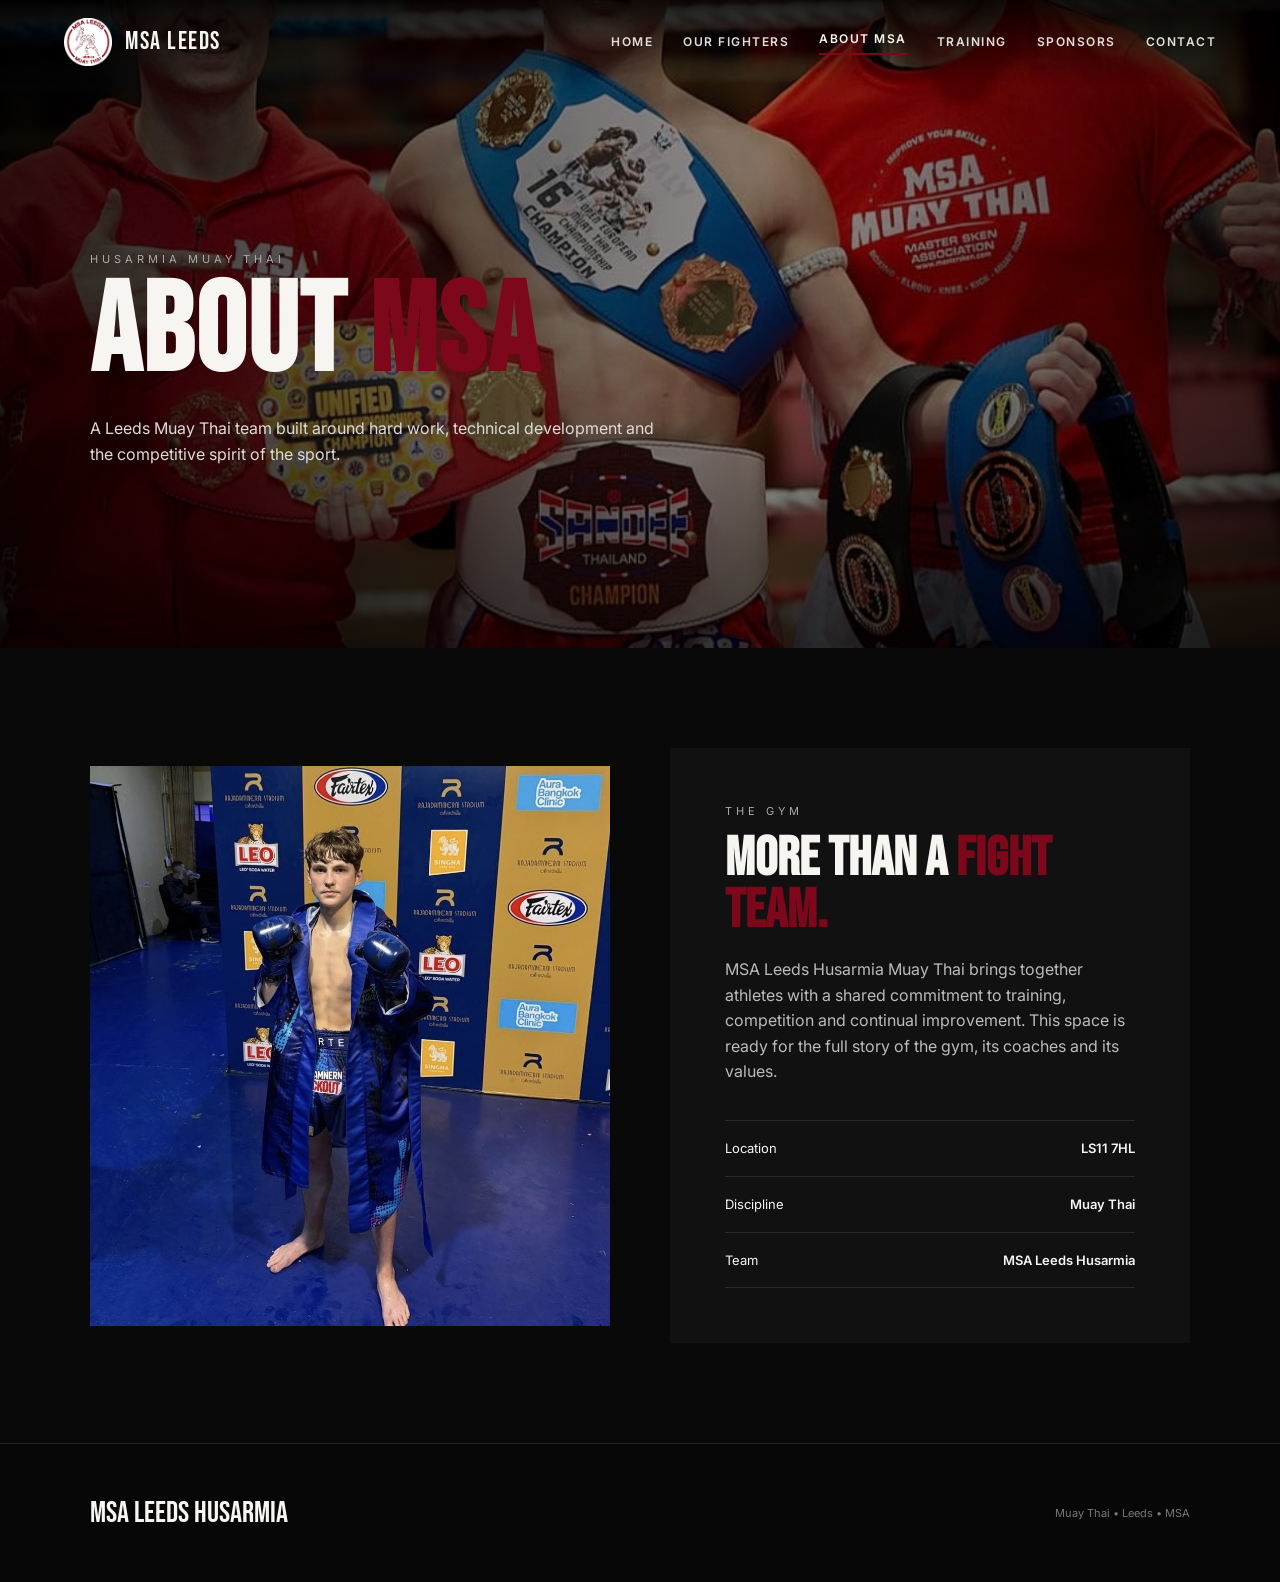
==== about.html @ 092a09f4 "k" ====
<!doctype html><html lang="en"><head><meta charset="utf-8"><meta name="viewport" content="width=device-width,initial-scale=1"><title>About MSA Leeds | Husarmia Muay Thai</title><link rel="stylesheet" href="assets/css/style.css"></head><body><header class="site-header"><a class="brand" href="index.html"><img src="assets/images/logo.png" alt="MSA Leeds Husarmia Muay Thai"><span>MSA LEEDS</span></a><button class="menu-btn">☰</button><nav class="nav"><a href="index.html">Home</a><a href="fighters.html">Our Fighters</a><a class="active" href="about.html">About MSA</a><a href="training.html">Training</a><a href="sponsors.html">Sponsors</a><a href="contact.html">Contact</a></nav></header><main><section class="hero page-hero" style="background-image:url('assets/images/fighter-1.jpg')"><div class="hero-content"><div class="eyebrow">Husarmia Muay Thai</div><h1 class="display">About <span>MSA</span></h1><p class="hero-copy">A Leeds Muay Thai team built around hard work, technical development and the competitive spirit of the sport.</p></div></section><section class="section"><div class="section-inner split"><img class="split-image" src="assets/images/fighter-4.jpg" alt="MSA fighter at competition"><div class="dark-panel"><div class="section-kicker">The gym</div><h2>More than a <span class="maroon">fight team.</span></h2><p>MSA Leeds Husarmia Muay Thai brings together athletes with a shared commitment to training, competition and continual improvement. This space is ready for the full story of the gym, its coaches and its values.</p><div class="lines"><div class="line"><span>Location</span><strong>LS11 7HL</strong></div><div class="line"><span>Discipline</span><strong>Muay Thai</strong></div><div class="line"><span>Team</span><strong>MSA Leeds Husarmia</strong></div></div></div></div></section></main><footer class="footer"><div class="footer-inner"><div class="footer-brand">MSA LEEDS HUSARMIA</div><p>Muay Thai • Leeds • MSA</p></div></footer><script src="assets/js/main.js"></script></body></html>
---- assets/css/style.css ----
@import url('https://fonts.googleapis.com/css2?family=Bebas+Neue&family=Inter:wght@400;500;600;700&display=swap');
:root{--maroon:#7d071b;--ink:#090909;--white:#f7f5f2;--line:rgba(255,255,255,.18)}
*{box-sizing:border-box;margin:0;padding:0}html{scroll-behavior:smooth}body{font-family:Inter,Arial,sans-serif;background:var(--ink);color:var(--white);line-height:1.6}a{color:inherit;text-decoration:none}img{max-width:100%;display:block}
.site-header{position:fixed;z-index:50;top:0;left:0;right:0;padding:18px 5vw;display:flex;align-items:center;justify-content:space-between;background:linear-gradient(180deg,rgba(0,0,0,.84),rgba(0,0,0,0));transition:.25s}.site-header.scrolled{background:rgba(9,9,9,.97);border-bottom:1px solid var(--line)}
.brand{display:flex;align-items:center;gap:13px}.brand img{width:48px;height:48px;object-fit:contain}.brand span{font-family:'Bebas Neue',sans-serif;font-size:25px;letter-spacing:1.5px}.nav{display:flex;gap:30px;align-items:center}.nav a{font-size:12px;letter-spacing:1.5px;text-transform:uppercase;font-weight:600;opacity:.9}.nav a:hover,.nav a.active{opacity:1}.nav a.active:after{content:'';display:block;height:2px;background:var(--maroon);margin-top:5px}.menu-btn{display:none;background:none;border:0;color:#fff;font-size:25px}
.hero{min-height:100vh;position:relative;display:flex;align-items:center;background-size:cover;background-position:center}.hero:before{content:'';position:absolute;inset:0;background:linear-gradient(90deg,rgba(0,0,0,.82),rgba(0,0,0,.38) 60%,rgba(0,0,0,.7)),linear-gradient(0deg,rgba(0,0,0,.55),transparent 35%)}.hero-content{position:relative;z-index:2;width:min(1100px,90%);margin:auto;padding-top:70px}.eyebrow,.section-kicker{font-size:11px;letter-spacing:4px;text-transform:uppercase;color:#aaa;margin-bottom:12px}.display{font-family:'Bebas Neue',sans-serif;text-transform:uppercase;font-size:clamp(65px,11vw,150px);line-height:.86;letter-spacing:2px;max-width:900px}.display span,.section-title span{color:var(--maroon)}
.home-hero .hero-content{text-align:center}.home-hero .display{margin-left:auto;margin-right:auto}.home-hero .eyebrow{margin-left:auto;margin-right:auto}
.hero-copy{max-width:580px;margin-top:28px;color:#dedbd8;font-size:16px}.btn-row{display:flex;gap:14px;margin-top:32px;flex-wrap:wrap}.btn{display:inline-flex;align-items:center;justify-content:center;padding:13px 22px;border:1px solid #fff;text-transform:uppercase;letter-spacing:1.5px;font-size:11px;font-weight:700;transition:.2s}.btn.primary{background:var(--maroon);border-color:var(--maroon)}.btn:hover{transform:translateY(-1px)}
.section{padding:100px 5vw}.section-inner{width:min(1100px,100%);margin:auto}.section-title{font-family:'Bebas Neue',sans-serif;text-transform:uppercase;font-size:64px;line-height:.95;letter-spacing:1px}.lead{max-width:680px;color:#bdb9b5;margin-top:20px}.map-wrap{margin-top:50px;border:1px solid #272727;background:#111}.map-wrap iframe{width:100%;height:430px;border:0;display:block;filter:grayscale(1) contrast(1.05)}
.fighters-section{background:#0c0c0c}.fighter-stage{position:relative;margin-top:50px;min-height:620px;border-top:1px solid var(--line);border-bottom:1px solid var(--line);overflow:hidden}.fighter-slide{position:absolute;inset:0;opacity:0;visibility:hidden;transition:opacity .55s ease;display:grid;grid-template-columns:1.2fr .8fr}.fighter-slide.active{opacity:1;visibility:visible}.fighter-image{width:100%;height:620px;object-fit:cover;object-position:center}.fighter-info{background:#f7f5f2;color:#111;padding:70px 55px;display:flex;flex-direction:column;justify-content:flex-end}.fighter-number{font-family:'Bebas Neue';font-size:18px;color:var(--maroon);letter-spacing:3px}.fighter-name{font-family:'Bebas Neue';font-size:64px;line-height:.9;text-transform:uppercase;margin:10px 0 20px}.fighter-handle{font-size:13px;color:#666}.fighter-cta{margin-top:30px;color:#fff;background:#111;border-color:#111;width:max-content}.carousel-controls{position:absolute;right:30px;bottom:28px;z-index:5;display:flex;gap:8px}.arrow{width:48px;height:48px;border:1px solid #222;background:#f7f5f2;color:#111;cursor:pointer;font-size:20px}.arrow:hover{background:var(--maroon);color:#fff;border-color:var(--maroon)}
.page-hero{min-height:72vh}.page-hero .display{font-size:clamp(65px,10vw,125px)}.split{display:grid;grid-template-columns:1fr 1fr;gap:60px;align-items:center}.split-image{height:560px;object-fit:cover;width:100%}.dark-panel{background:#111;padding:55px}.dark-panel h2{font-family:'Bebas Neue';font-size:55px;line-height:.95;margin-bottom:20px}.dark-panel p{color:#bbb}.lines{margin-top:35px;border-top:1px solid #292929}.line{display:flex;justify-content:space-between;gap:20px;padding:17px 0;border-bottom:1px solid #292929;font-size:13px}.line strong{font-weight:600}.maroon{color:var(--maroon)}
.fighter-detail{min-height:100vh;padding-top:105px;background-size:cover;background-position:center;position:relative}.fighter-detail:before{content:'';position:absolute;inset:0;background:linear-gradient(90deg,rgba(0,0,0,.28),rgba(0,0,0,.18) 45%,rgba(0,0,0,.5))}.fighter-detail-grid{position:relative;z-index:1;display:grid;grid-template-columns:1.1fr .9fr;min-height:calc(100vh - 105px);max-width:1250px;margin:auto}.detail-photo{width:100%;height:calc(100vh - 105px);object-fit:cover}.detail-copy{padding:70px;background:#f7f5f2;color:#111}.detail-copy .section-kicker{color:#777}.detail-name{font-family:'Bebas Neue';font-size:90px;line-height:.85;text-transform:uppercase}.detail-handle{margin:22px 0 35px;color:#666}.record-box{border-top:2px solid var(--maroon);border-bottom:1px solid #ccc;padding:22px 0;margin-bottom:32px}.record-label{text-transform:uppercase;font-size:10px;letter-spacing:3px;color:#777}.record-placeholder{font-family:'Bebas Neue';font-size:50px;color:var(--maroon);margin-top:5px}.bio-placeholder{color:#555;max-width:500px}
.contact-grid{display:grid;grid-template-columns:.8fr 1.2fr;gap:50px}.contact-list{margin-top:30px;border-top:1px solid #333}.contact-item{padding:20px 0;border-bottom:1px solid #333}.contact-item small{display:block;color:#888;text-transform:uppercase;letter-spacing:2px;font-size:9px;margin-bottom:4px}.contact-item a:hover{color:#b20b2c}.social{display:flex;gap:12px;margin-top:30px}.social a{border:1px solid #444;padding:11px 15px;font-size:11px;text-transform:uppercase;letter-spacing:1px}.footer{border-top:1px solid #222;padding:45px 5vw;background:#070707}.footer-inner{width:min(1100px,100%);margin:auto;display:flex;justify-content:space-between;gap:30px;align-items:center}.footer-brand{font-family:'Bebas Neue';font-size:30px}.footer p{font-size:11px;color:#777}
@media(max-width:850px){.nav{display:none;position:absolute;top:76px;left:0;right:0;background:rgba(9,9,9,.98);padding:20px 5vw;flex-direction:column;align-items:flex-start;gap:18px}.nav.open{display:flex}.menu-btn{display:block}.fighter-slide{grid-template-columns:1fr}.fighter-image{height:600px}.fighter-info{position:absolute;left:0;right:0;bottom:0;background:linear-gradient(0deg,rgba(0,0,0,.95),rgba(0,0,0,.1));color:#fff;padding:120px 25px 75px;justify-content:flex-end}.fighter-name{font-size:55px}.fighter-handle{color:#ddd}.fighter-cta{background:var(--maroon);border-color:var(--maroon)}.split,.contact-grid,.fighter-detail-grid{grid-template-columns:1fr}.split-image{height:420px}.detail-photo{height:520px}.fighter-detail{padding-top:82px}.fighter-detail-grid{min-height:auto}.fighter-detail:before{background:rgba(0,0,0,.2)}.detail-copy{padding:50px 28px}.detail-name{font-size:72px}.section{padding:80px 5vw}.section-title{font-size:52px}.display{font-size:74px}.hero-content{padding-top:100px}.map-wrap iframe{height:360px}.footer-inner{flex-direction:column;align-items:flex-start}}

/* Sponsors */
.sponsors-section{background:#0b0b0b}.sponsor-list{margin-top:55px;border-top:1px solid #292929}.sponsor-row{display:grid;grid-template-columns:340px 1fr;min-height:310px;border-bottom:1px solid #292929}.sponsor-logo-placeholder{margin:35px 0;padding:30px;border:1px solid #333;background:#f7f5f2;color:#111;display:flex;flex-direction:column;align-items:center;justify-content:center;text-align:center;min-height:240px}.sponsor-logo-placeholder span{font-family:'Bebas Neue',sans-serif;font-size:42px;letter-spacing:2px;color:var(--maroon);line-height:1}.sponsor-logo-placeholder small{font-size:9px;letter-spacing:3px;color:#777;margin-top:12px}.sponsor-copy{padding:50px 0 50px 55px}.sponsor-number{font-family:'Bebas Neue',sans-serif;font-size:16px;letter-spacing:3px;color:var(--maroon)}.sponsor-copy h3{font-family:'Bebas Neue',sans-serif;font-size:55px;line-height:.95;text-transform:uppercase;margin:8px 0 18px}.sponsor-copy>p{max-width:720px;color:#bdb9b5}.sponsor-contact{display:grid;grid-template-columns:auto 1fr 1fr 1fr;gap:20px;margin-top:28px;padding-top:20px;border-top:1px solid #292929;font-size:11px;color:#999}.sponsor-contact strong{text-transform:uppercase;letter-spacing:2px;color:#eee}.sponsor-contact span{word-break:break-word}
@media(max-width:850px){.sponsor-row{grid-template-columns:1fr}.sponsor-logo-placeholder{margin:25px 0 0;min-height:200px}.sponsor-copy{padding:30px 0 40px}.sponsor-copy h3{font-size:48px}.sponsor-contact{grid-template-columns:1fr 1fr;gap:12px}.sponsor-contact strong{grid-column:1/-1}}
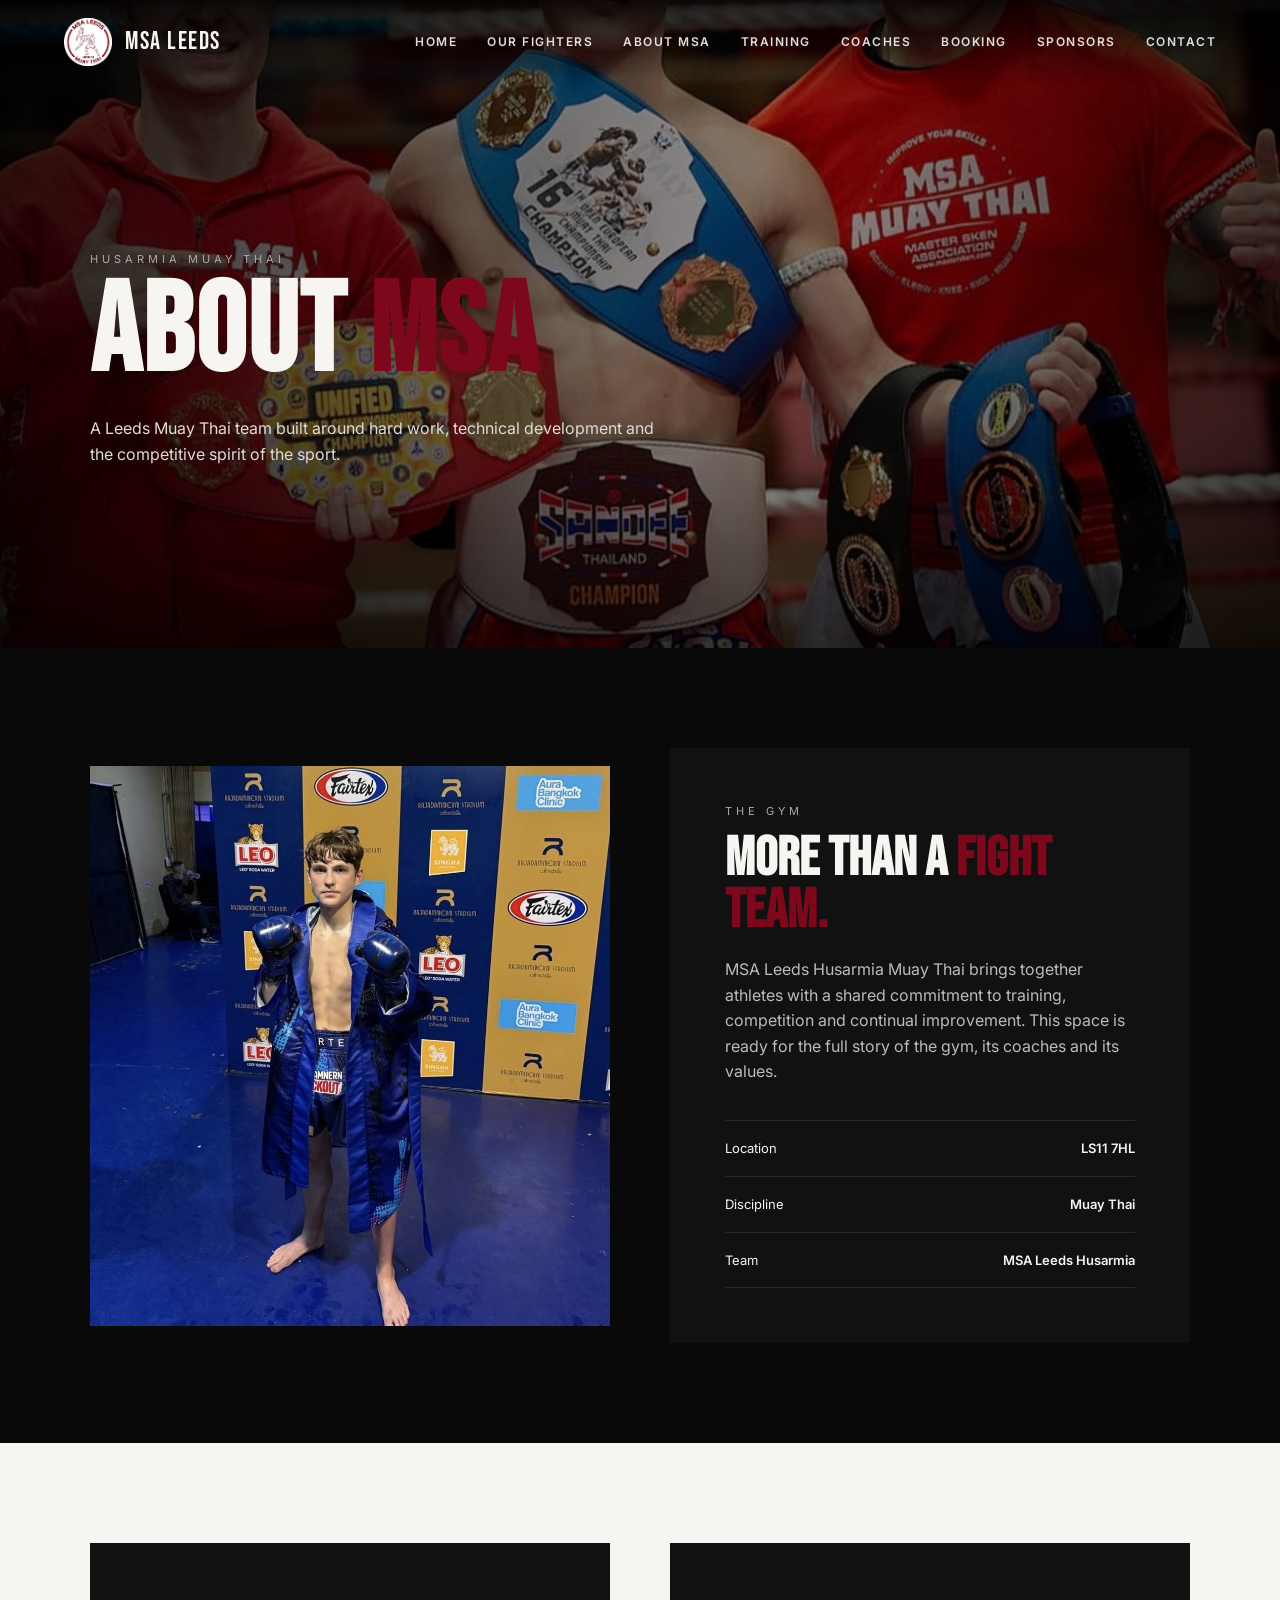
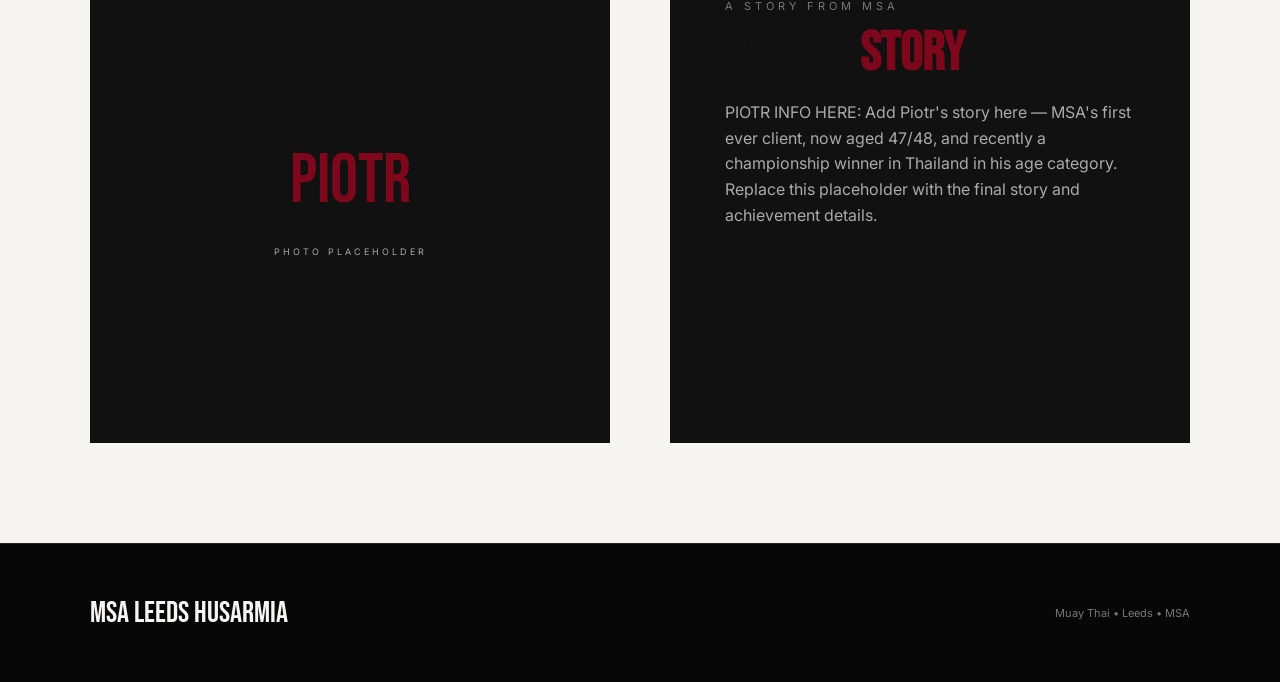
==== commit 42f5428e: "j" ====
--- a/about.html
+++ b/about.html
@@ -1 +1 @@
-<!doctype html><html lang="en"><head><meta charset="utf-8"><meta name="viewport" content="width=device-width,initial-scale=1"><title>About MSA Leeds | Husarmia Muay Thai</title><link rel="stylesheet" href="assets/css/style.css"></head><body><header class="site-header"><a class="brand" href="index.html"><img src="assets/images/logo.png" alt="MSA Leeds Husarmia Muay Thai"><span>MSA LEEDS</span></a><button class="menu-btn">☰</button><nav class="nav"><a href="index.html">Home</a><a href="fighters.html">Our Fighters</a><a class="active" href="about.html">About MSA</a><a href="training.html">Training</a><a href="sponsors.html">Sponsors</a><a href="contact.html">Contact</a></nav></header><main><section class="hero page-hero" style="background-image:url('assets/images/fighter-1.jpg')"><div class="hero-content"><div class="eyebrow">Husarmia Muay Thai</div><h1 class="display">About <span>MSA</span></h1><p class="hero-copy">A Leeds Muay Thai team built around hard work, technical development and the competitive spirit of the sport.</p></div></section><section class="section"><div class="section-inner split"><img class="split-image" src="assets/images/fighter-4.jpg" alt="MSA fighter at competition"><div class="dark-panel"><div class="section-kicker">The gym</div><h2>More than a <span class="maroon">fight team.</span></h2><p>MSA Leeds Husarmia Muay Thai brings together athletes with a shared commitment to training, competition and continual improvement. This space is ready for the full story of the gym, its coaches and its values.</p><div class="lines"><div class="line"><span>Location</span><strong>LS11 7HL</strong></div><div class="line"><span>Discipline</span><strong>Muay Thai</strong></div><div class="line"><span>Team</span><strong>MSA Leeds Husarmia</strong></div></div></div></div></section></main><footer class="footer"><div class="footer-inner"><div class="footer-brand">MSA LEEDS HUSARMIA</div><p>Muay Thai • Leeds • MSA</p></div></footer><script src="assets/js/main.js"></script></body></html>
+<!doctype html><html lang="en"><head><meta charset="utf-8"><meta name="viewport" content="width=device-width,initial-scale=1"><title>About MSA Leeds | Husarmia Muay Thai</title><link rel="stylesheet" href="assets/css/style.css"></head><body><header class="site-header"><a class="brand" href="index.html"><img src="assets/images/logo.png" alt="MSA Leeds Husarmia Muay Thai"><span>MSA LEEDS</span></a><button class="menu-btn">☰</button><nav class="nav"><a href="index.html">Home</a><a href="fighters.html">Our Fighters</a><a href="about.html">About MSA</a><a href="training.html">Training</a><a href="coaches.html">Coaches</a><a href="booking.html">Booking</a><a href="sponsors.html">Sponsors</a><a href="contact.html">Contact</a></nav></header><main><section class="hero page-hero" style="background-image:url('assets/images/fighter-1.jpg')"><div class="hero-content"><div class="eyebrow">Husarmia Muay Thai</div><h1 class="display">About <span>MSA</span></h1><p class="hero-copy">A Leeds Muay Thai team built around hard work, technical development and the competitive spirit of the sport.</p></div></section><section class="section"><div class="section-inner split"><img class="split-image" src="assets/images/fighter-4.jpg" alt="MSA fighter at competition"><div class="dark-panel"><div class="section-kicker">The gym</div><h2>More than a <span class="maroon">fight team.</span></h2><p>MSA Leeds Husarmia Muay Thai brings together athletes with a shared commitment to training, competition and continual improvement. This space is ready for the full story of the gym, its coaches and its values.</p><div class="lines"><div class="line"><span>Location</span><strong>LS11 7HL</strong></div><div class="line"><span>Discipline</span><strong>Muay Thai</strong></div><div class="line"><span>Team</span><strong>MSA Leeds Husarmia</strong></div></div></div></div></section><section class="section piotr-section"><div class="section-inner"><div class="split piotr-grid"><div class="piotr-photo-placeholder"><div><span>PIOTR</span><small>PHOTO PLACEHOLDER</small></div></div><div class="dark-panel"><div class="section-kicker">A story from MSA</div><h2>Piotr's <span>Story</span></h2><p class="piotr-placeholder">PIOTR INFO HERE: Add Piotr's story here — MSA's first ever client, now aged 47/48, and recently a championship winner in Thailand in his age category. Replace this placeholder with the final story and achievement details.</p></div></div></div></section></main><footer class="footer"><div class="footer-inner"><div class="footer-brand">MSA LEEDS HUSARMIA</div><p>Muay Thai • Leeds • MSA</p></div></footer><script src="assets/js/main.js"></script></body></html>
--- a/assets/css/style.css
+++ b/assets/css/style.css
@@ -16,3 +16,9 @@
 /* Sponsors */
 .sponsors-section{background:#0b0b0b}.sponsor-list{margin-top:55px;border-top:1px solid #292929}.sponsor-row{display:grid;grid-template-columns:340px 1fr;min-height:310px;border-bottom:1px solid #292929}.sponsor-logo-placeholder{margin:35px 0;padding:30px;border:1px solid #333;background:#f7f5f2;color:#111;display:flex;flex-direction:column;align-items:center;justify-content:center;text-align:center;min-height:240px}.sponsor-logo-placeholder span{font-family:'Bebas Neue',sans-serif;font-size:42px;letter-spacing:2px;color:var(--maroon);line-height:1}.sponsor-logo-placeholder small{font-size:9px;letter-spacing:3px;color:#777;margin-top:12px}.sponsor-copy{padding:50px 0 50px 55px}.sponsor-number{font-family:'Bebas Neue',sans-serif;font-size:16px;letter-spacing:3px;color:var(--maroon)}.sponsor-copy h3{font-family:'Bebas Neue',sans-serif;font-size:55px;line-height:.95;text-transform:uppercase;margin:8px 0 18px}.sponsor-copy>p{max-width:720px;color:#bdb9b5}.sponsor-contact{display:grid;grid-template-columns:auto 1fr 1fr 1fr;gap:20px;margin-top:28px;padding-top:20px;border-top:1px solid #292929;font-size:11px;color:#999}.sponsor-contact strong{text-transform:uppercase;letter-spacing:2px;color:#eee}.sponsor-contact span{word-break:break-word}
 @media(max-width:850px){.sponsor-row{grid-template-columns:1fr}.sponsor-logo-placeholder{margin:25px 0 0;min-height:200px}.sponsor-copy{padding:30px 0 40px}.sponsor-copy h3{font-size:48px}.sponsor-contact{grid-template-columns:1fr 1fr;gap:12px}.sponsor-contact strong{grid-column:1/-1}}
+
+/* Coaches */
+.coaches-section{background:#0b0b0b}.head-coach{display:grid;grid-template-columns:1.15fr .85fr;margin-top:55px;border-top:1px solid #292929;border-bottom:1px solid #292929}.coach-photo-placeholder{min-height:230px;background:#f7f5f2;color:#111;border:1px solid #2b2b2b;display:flex;align-items:center;justify-content:center;flex-direction:column;text-align:center}.coach-photo-placeholder.large{min-height:560px}.coach-photo-placeholder span{font-family:'Bebas Neue',sans-serif;color:var(--maroon);font-size:34px;letter-spacing:2px}.coach-photo-placeholder small{font-size:9px;letter-spacing:3px;color:#777;margin-top:10px}.coach-copy{background:#111;padding:65px 55px;display:flex;flex-direction:column;justify-content:flex-end}.coach-number{font-family:'Bebas Neue';font-size:16px;letter-spacing:3px;color:var(--maroon)}.coach-copy h3,.coach-small h3{font-family:'Bebas Neue';font-size:55px;text-transform:uppercase;line-height:.95;margin:10px 0 18px}.coach-copy p,.coach-small p{color:#aaa}.assistant-coaches{display:grid;grid-template-columns:repeat(3,1fr);gap:20px;margin-top:20px}.coach-small{border-bottom:1px solid #292929}.coach-small h3{font-size:34px;margin:18px 0 8px}.coach-small p{font-size:12px;padding-bottom:25px}.piotr-section{background:#f7f5f2;color:#111}.piotr-grid{align-items:stretch}.piotr-photo-placeholder{min-height:500px;background:#111;display:flex;align-items:center;justify-content:center;text-align:center}.piotr-photo-placeholder span{font-family:'Bebas Neue';font-size:70px;color:var(--maroon);display:block}.piotr-photo-placeholder small{color:#aaa;letter-spacing:3px;font-size:9px}.piotr-placeholder{color:#aaa!important}.piotr-section .section-kicker{color:#777}.piotr-section .dark-panel h2 span{color:var(--maroon)}
+/* Booking */
+.booking-section{background:#f7f5f2;color:#111}.booking-section .section-kicker{color:#777}.booking-section .lead{color:#555}.booking-options{display:grid;grid-template-columns:1fr 1fr;margin-top:50px;border-top:1px solid #ccc;border-bottom:1px solid #ccc}.booking-option{padding:50px 45px;min-height:390px;border-right:1px solid #ccc;display:flex;flex-direction:column;align-items:flex-start}.booking-option:last-child{border-right:0}.booking-option.featured{background:#111;color:#fff}.option-number{font-family:'Bebas Neue';font-size:18px;letter-spacing:3px;color:var(--maroon)}.booking-option h3{font-family:'Bebas Neue';font-size:55px;text-transform:uppercase;line-height:.95;margin:12px 0 18px}.booking-option p{max-width:460px;color:#555}.booking-option.featured p{color:#aaa}.price-placeholder{font-family:'Bebas Neue';font-size:34px;color:var(--maroon);letter-spacing:1px;margin:30px 0 20px}.booking-option .btn{margin-top:auto}.booking-option:not(.featured) .btn{background:#111;border-color:#111;color:#fff}
+@media(max-width:850px){.head-coach{grid-template-columns:1fr}.coach-photo-placeholder.large{min-height:420px}.coach-copy{padding:45px 28px}.assistant-coaches{grid-template-columns:1fr}.piotr-grid{display:grid}.piotr-photo-placeholder{min-height:380px}.booking-options{grid-template-columns:1fr}.booking-option{border-right:0;border-bottom:1px solid #ccc;padding:40px 25px}.booking-option:last-child{border-bottom:0}}
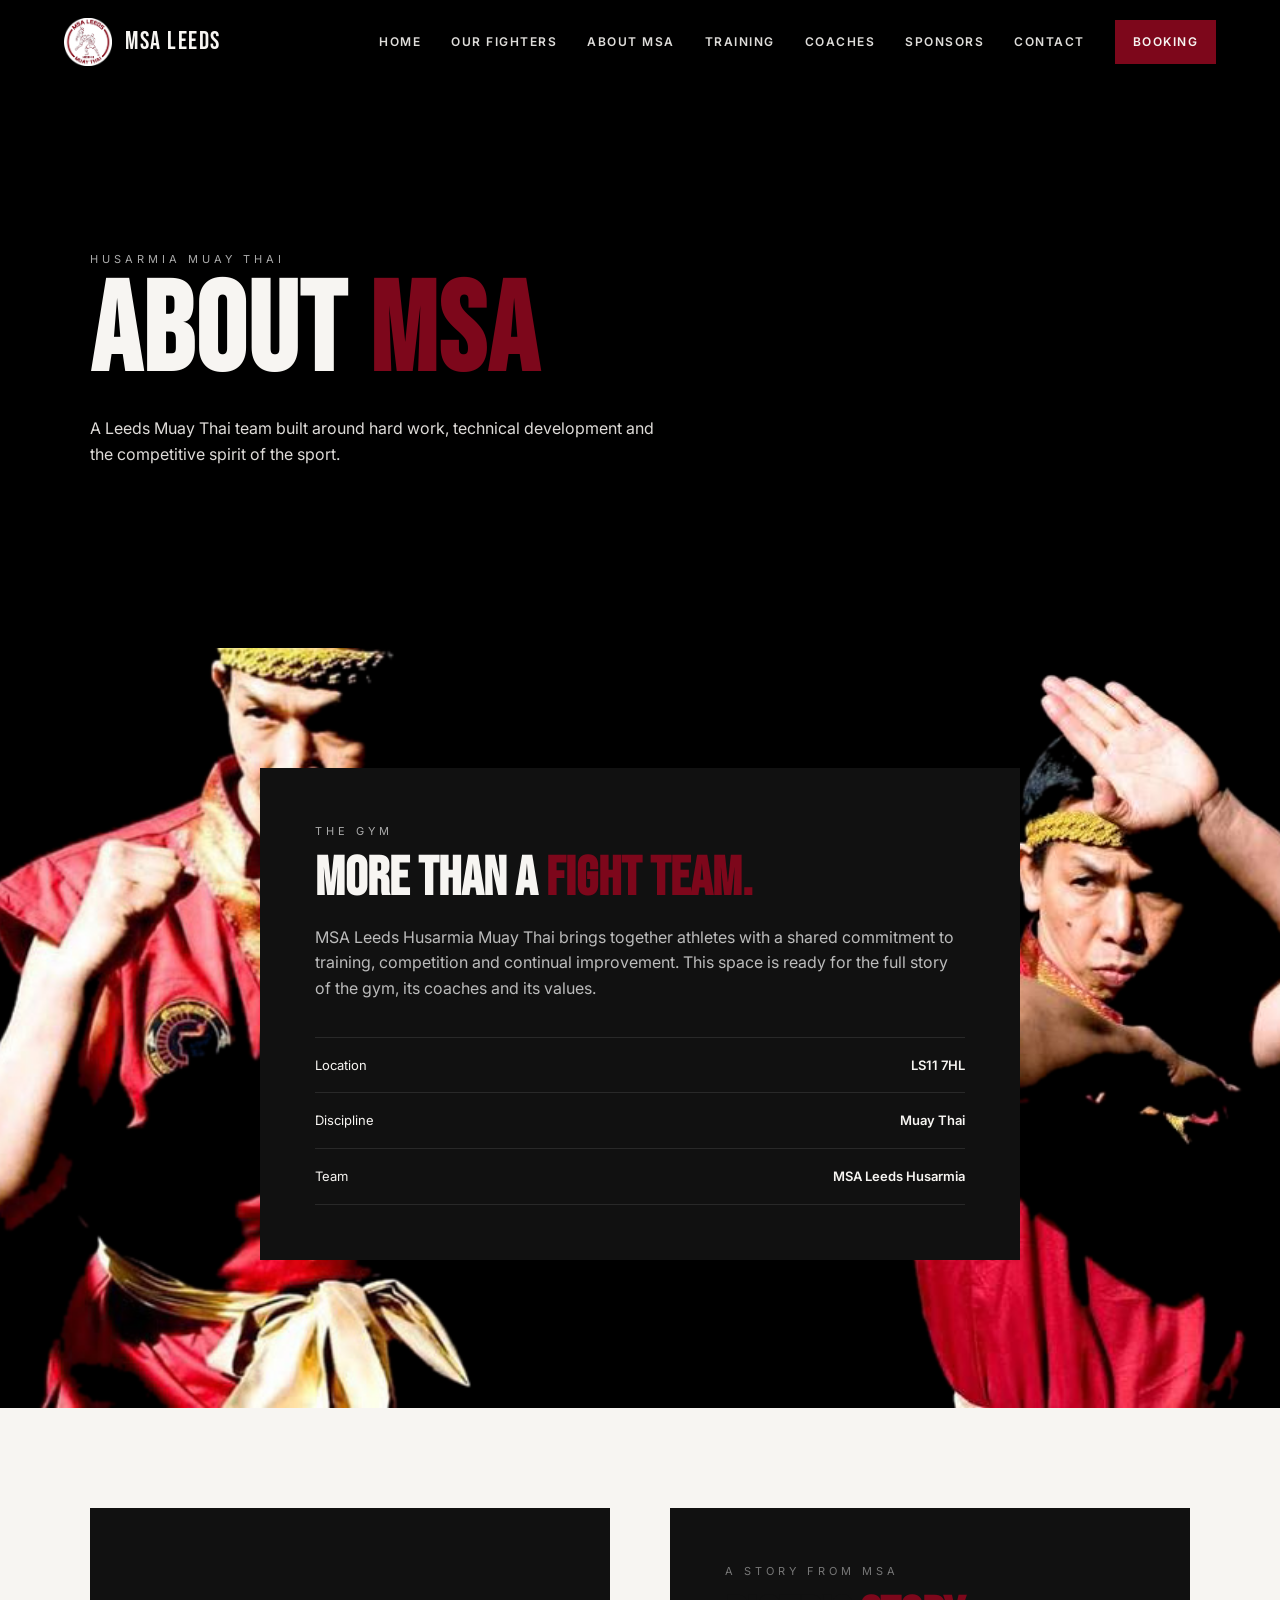
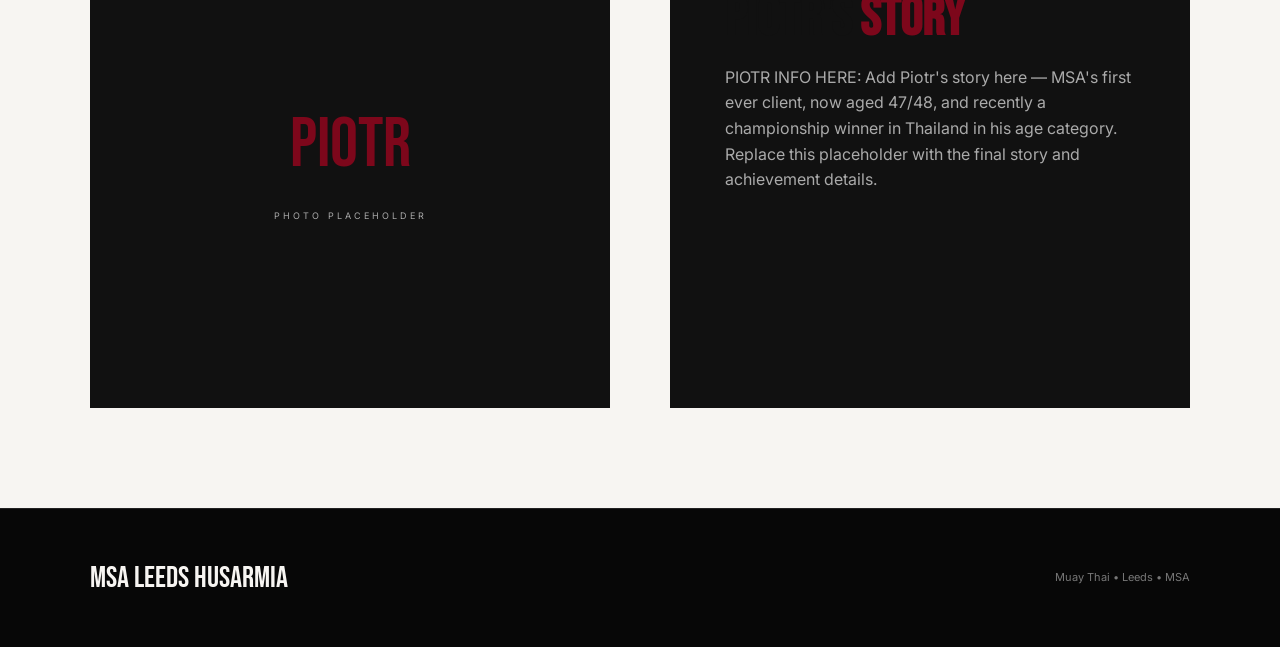
==== commit 10a15be1: "m" ====
--- a/about.html
+++ b/about.html
@@ -1 +1 @@
-<!doctype html><html lang="en"><head><meta charset="utf-8"><meta name="viewport" content="width=device-width,initial-scale=1"><title>About MSA Leeds | Husarmia Muay Thai</title><link rel="stylesheet" href="assets/css/style.css"></head><body><header class="site-header"><a class="brand" href="index.html"><img src="assets/images/logo.png" alt="MSA Leeds Husarmia Muay Thai"><span>MSA LEEDS</span></a><button class="menu-btn">☰</button><nav class="nav"><a href="index.html">Home</a><a href="fighters.html">Our Fighters</a><a href="about.html">About MSA</a><a href="training.html">Training</a><a href="coaches.html">Coaches</a><a href="booking.html">Booking</a><a href="sponsors.html">Sponsors</a><a href="contact.html">Contact</a></nav></header><main><section class="hero page-hero" style="background-image:url('assets/images/fighter-1.jpg')"><div class="hero-content"><div class="eyebrow">Husarmia Muay Thai</div><h1 class="display">About <span>MSA</span></h1><p class="hero-copy">A Leeds Muay Thai team built around hard work, technical development and the competitive spirit of the sport.</p></div></section><section class="section"><div class="section-inner split"><img class="split-image" src="assets/images/fighter-4.jpg" alt="MSA fighter at competition"><div class="dark-panel"><div class="section-kicker">The gym</div><h2>More than a <span class="maroon">fight team.</span></h2><p>MSA Leeds Husarmia Muay Thai brings together athletes with a shared commitment to training, competition and continual improvement. This space is ready for the full story of the gym, its coaches and its values.</p><div class="lines"><div class="line"><span>Location</span><strong>LS11 7HL</strong></div><div class="line"><span>Discipline</span><strong>Muay Thai</strong></div><div class="line"><span>Team</span><strong>MSA Leeds Husarmia</strong></div></div></div></div></section><section class="section piotr-section"><div class="section-inner"><div class="split piotr-grid"><div class="piotr-photo-placeholder"><div><span>PIOTR</span><small>PHOTO PLACEHOLDER</small></div></div><div class="dark-panel"><div class="section-kicker">A story from MSA</div><h2>Piotr's <span>Story</span></h2><p class="piotr-placeholder">PIOTR INFO HERE: Add Piotr's story here — MSA's first ever client, now aged 47/48, and recently a championship winner in Thailand in his age category. Replace this placeholder with the final story and achievement details.</p></div></div></div></section></main><footer class="footer"><div class="footer-inner"><div class="footer-brand">MSA LEEDS HUSARMIA</div><p>Muay Thai • Leeds • MSA</p></div></footer><script src="assets/js/main.js"></script></body></html>
+<!doctype html><html lang="en"><head><meta charset="utf-8"><meta name="viewport" content="width=device-width,initial-scale=1"><title>About MSA Leeds | Husarmia Muay Thai</title><link rel="stylesheet" href="assets/css/style.css"></head><body><header class="site-header"><a class="brand" href="index.html"><img src="assets/images/logo.png" alt="MSA Leeds Husarmia Muay Thai"><span>MSA LEEDS</span></a><button class="menu-btn">☰</button><nav class="nav"><a href="index.html">Home</a><a href="fighters.html">Our Fighters</a><a href="about.html">About MSA</a><a href="training.html">Training</a><a href="coaches.html">Coaches</a><a href="sponsors.html">Sponsors</a><a href="contact.html">Contact</a><a class="booking-link" href="booking.html">Booking</a></nav></header><main><section class="hero page-hero about-hero"><div class="hero-content"><div class="eyebrow">Husarmia Muay Thai</div><h1 class="display">About <span>MSA</span></h1><p class="hero-copy">A Leeds Muay Thai team built around hard work, technical development and the competitive spirit of the sport.</p></div></section><section class="section about-masters-section"><div class="master-sken-side master-sken-left"><img src="assets/images/master-sken-left.png" alt="Master Sken"></div><div class="master-sken-side master-sken-right"><img src="assets/images/master-sken-right.png" alt="Master Sken"></div><div class="section-inner about-masters-inner"><div class="dark-panel about-main-panel"><div class="section-kicker">The gym</div><h2>More than a <span class="maroon">fight team.</span></h2><p>MSA Leeds Husarmia Muay Thai brings together athletes with a shared commitment to training, competition and continual improvement. This space is ready for the full story of the gym, its coaches and its values.</p><div class="lines"><div class="line"><span>Location</span><strong>LS11 7HL</strong></div><div class="line"><span>Discipline</span><strong>Muay Thai</strong></div><div class="line"><span>Team</span><strong>MSA Leeds Husarmia</strong></div></div></div></div></section><section class="section piotr-section"><div class="section-inner"><div class="split piotr-grid"><div class="piotr-photo-placeholder"><div><span>PIOTR</span><small>PHOTO PLACEHOLDER</small></div></div><div class="dark-panel"><div class="section-kicker">A story from MSA</div><h2>Piotr's <span>Story</span></h2><p class="piotr-placeholder">PIOTR INFO HERE: Add Piotr's story here — MSA's first ever client, now aged 47/48, and recently a championship winner in Thailand in his age category. Replace this placeholder with the final story and achievement details.</p></div></div></div></section></main><footer class="footer"><div class="footer-inner"><div class="footer-brand">MSA LEEDS HUSARMIA</div><p>Muay Thai • Leeds • MSA</p></div></footer><script src="assets/js/main.js"></script></body></html>
--- a/assets/css/style.css
+++ b/assets/css/style.css
@@ -9,8 +9,14 @@
 .section{padding:100px 5vw}.section-inner{width:min(1100px,100%);margin:auto}.section-title{font-family:'Bebas Neue',sans-serif;text-transform:uppercase;font-size:64px;line-height:.95;letter-spacing:1px}.lead{max-width:680px;color:#bdb9b5;margin-top:20px}.map-wrap{margin-top:50px;border:1px solid #272727;background:#111}.map-wrap iframe{width:100%;height:430px;border:0;display:block;filter:grayscale(1) contrast(1.05)}
 .fighters-section{background:#0c0c0c}.fighter-stage{position:relative;margin-top:50px;min-height:620px;border-top:1px solid var(--line);border-bottom:1px solid var(--line);overflow:hidden}.fighter-slide{position:absolute;inset:0;opacity:0;visibility:hidden;transition:opacity .55s ease;display:grid;grid-template-columns:1.2fr .8fr}.fighter-slide.active{opacity:1;visibility:visible}.fighter-image{width:100%;height:620px;object-fit:cover;object-position:center}.fighter-info{background:#f7f5f2;color:#111;padding:70px 55px;display:flex;flex-direction:column;justify-content:flex-end}.fighter-number{font-family:'Bebas Neue';font-size:18px;color:var(--maroon);letter-spacing:3px}.fighter-name{font-family:'Bebas Neue';font-size:64px;line-height:.9;text-transform:uppercase;margin:10px 0 20px}.fighter-handle{font-size:13px;color:#666}.fighter-cta{margin-top:30px;color:#fff;background:#111;border-color:#111;width:max-content}.carousel-controls{position:absolute;right:30px;bottom:28px;z-index:5;display:flex;gap:8px}.arrow{width:48px;height:48px;border:1px solid #222;background:#f7f5f2;color:#111;cursor:pointer;font-size:20px}.arrow:hover{background:var(--maroon);color:#fff;border-color:var(--maroon)}
 .page-hero{min-height:72vh}.page-hero .display{font-size:clamp(65px,10vw,125px)}.split{display:grid;grid-template-columns:1fr 1fr;gap:60px;align-items:center}.split-image{height:560px;object-fit:cover;width:100%}.dark-panel{background:#111;padding:55px}.dark-panel h2{font-family:'Bebas Neue';font-size:55px;line-height:.95;margin-bottom:20px}.dark-panel p{color:#bbb}.lines{margin-top:35px;border-top:1px solid #292929}.line{display:flex;justify-content:space-between;gap:20px;padding:17px 0;border-bottom:1px solid #292929;font-size:13px}.line strong{font-weight:600}.maroon{color:var(--maroon)}
-.fighter-detail{min-height:100vh;padding-top:105px;background-size:cover;background-position:center;position:relative}.fighter-detail:before{content:'';position:absolute;inset:0;background:linear-gradient(90deg,rgba(0,0,0,.28),rgba(0,0,0,.18) 45%,rgba(0,0,0,.5))}.fighter-detail-grid{position:relative;z-index:1;display:grid;grid-template-columns:1.1fr .9fr;min-height:calc(100vh - 105px);max-width:1250px;margin:auto}.detail-photo{width:100%;height:calc(100vh - 105px);object-fit:cover}.detail-copy{padding:70px;background:#f7f5f2;color:#111}.detail-copy .section-kicker{color:#777}.detail-name{font-family:'Bebas Neue';font-size:90px;line-height:.85;text-transform:uppercase}.detail-handle{margin:22px 0 35px;color:#666}.record-box{border-top:2px solid var(--maroon);border-bottom:1px solid #ccc;padding:22px 0;margin-bottom:32px}.record-label{text-transform:uppercase;font-size:10px;letter-spacing:3px;color:#777}.record-placeholder{font-family:'Bebas Neue';font-size:50px;color:var(--maroon);margin-top:5px}.bio-placeholder{color:#555;max-width:500px}
+.fighter-detail{min-height:100vh;padding-top:105px;background:#000;position:relative}.fighter-detail:before{content:none}.fighter-detail-grid{position:relative;z-index:1;display:grid;grid-template-columns:1.1fr .9fr;min-height:calc(100vh - 105px);max-width:1250px;margin:auto}.detail-photo{width:100%;height:calc(100vh - 105px);object-fit:cover}.detail-copy{padding:70px;background:#f7f5f2;color:#111}.detail-copy .section-kicker{color:#777}.detail-name{font-family:'Bebas Neue';font-size:90px;line-height:.85;text-transform:uppercase}.detail-handle{margin:22px 0 35px;color:#666}.record-box{border-top:2px solid var(--maroon);border-bottom:1px solid #ccc;padding:22px 0;margin-bottom:32px}.record-label{text-transform:uppercase;font-size:10px;letter-spacing:3px;color:#777}.record-placeholder{font-family:'Bebas Neue';font-size:50px;color:var(--maroon);margin-top:5px}.bio-placeholder{color:#555;max-width:500px}
 .contact-grid{display:grid;grid-template-columns:.8fr 1.2fr;gap:50px}.contact-list{margin-top:30px;border-top:1px solid #333}.contact-item{padding:20px 0;border-bottom:1px solid #333}.contact-item small{display:block;color:#888;text-transform:uppercase;letter-spacing:2px;font-size:9px;margin-bottom:4px}.contact-item a:hover{color:#b20b2c}.social{display:flex;gap:12px;margin-top:30px}.social a{border:1px solid #444;padding:11px 15px;font-size:11px;text-transform:uppercase;letter-spacing:1px}.footer{border-top:1px solid #222;padding:45px 5vw;background:#070707}.footer-inner{width:min(1100px,100%);margin:auto;display:flex;justify-content:space-between;gap:30px;align-items:center}.footer-brand{font-family:'Bebas Neue';font-size:30px}.footer p{font-size:11px;color:#777}
+/* Desktop fighter carousel framing */
+@media(min-width:851px){
+  .fighter-slide:nth-child(2) .fighter-image{object-position:center top;}
+  .fighter-slide:nth-child(3) .fighter-image{object-position:center top;}
+}
+
 @media(max-width:850px){.nav{display:none;position:absolute;top:76px;left:0;right:0;background:rgba(9,9,9,.98);padding:20px 5vw;flex-direction:column;align-items:flex-start;gap:18px}.nav.open{display:flex}.menu-btn{display:block}.fighter-slide{grid-template-columns:1fr}.fighter-image{height:600px}.fighter-info{position:absolute;left:0;right:0;bottom:0;background:linear-gradient(0deg,rgba(0,0,0,.95),rgba(0,0,0,.1));color:#fff;padding:120px 25px 75px;justify-content:flex-end}.fighter-name{font-size:55px}.fighter-handle{color:#ddd}.fighter-cta{background:var(--maroon);border-color:var(--maroon)}.split,.contact-grid,.fighter-detail-grid{grid-template-columns:1fr}.split-image{height:420px}.detail-photo{height:520px}.fighter-detail{padding-top:82px}.fighter-detail-grid{min-height:auto}.fighter-detail:before{background:rgba(0,0,0,.2)}.detail-copy{padding:50px 28px}.detail-name{font-size:72px}.section{padding:80px 5vw}.section-title{font-size:52px}.display{font-size:74px}.hero-content{padding-top:100px}.map-wrap iframe{height:360px}.footer-inner{flex-direction:column;align-items:flex-start}}
 
 /* Sponsors */
@@ -22,3 +28,65 @@
 /* Booking */
 .booking-section{background:#f7f5f2;color:#111}.booking-section .section-kicker{color:#777}.booking-section .lead{color:#555}.booking-options{display:grid;grid-template-columns:1fr 1fr;margin-top:50px;border-top:1px solid #ccc;border-bottom:1px solid #ccc}.booking-option{padding:50px 45px;min-height:390px;border-right:1px solid #ccc;display:flex;flex-direction:column;align-items:flex-start}.booking-option:last-child{border-right:0}.booking-option.featured{background:#111;color:#fff}.option-number{font-family:'Bebas Neue';font-size:18px;letter-spacing:3px;color:var(--maroon)}.booking-option h3{font-family:'Bebas Neue';font-size:55px;text-transform:uppercase;line-height:.95;margin:12px 0 18px}.booking-option p{max-width:460px;color:#555}.booking-option.featured p{color:#aaa}.price-placeholder{font-family:'Bebas Neue';font-size:34px;color:var(--maroon);letter-spacing:1px;margin:30px 0 20px}.booking-option .btn{margin-top:auto}.booking-option:not(.featured) .btn{background:#111;border-color:#111;color:#fff}
 @media(max-width:850px){.head-coach{grid-template-columns:1fr}.coach-photo-placeholder.large{min-height:420px}.coach-copy{padding:45px 28px}.assistant-coaches{grid-template-columns:1fr}.piotr-grid{display:grid}.piotr-photo-placeholder{min-height:380px}.booking-options{grid-template-columns:1fr}.booking-option{border-right:0;border-bottom:1px solid #ccc;padding:40px 25px}.booking-option:last-child{border-bottom:0}}
+
+.bio-copy{color:#555;max-width:560px}.bio-copy p{margin:0 0 16px}.bio-copy p:last-child{margin-bottom:0}
+
+/* Final desktop fighter framing fixes */
+@media(min-width:851px){
+  .fighter-slide:nth-child(2) .fighter-image{object-position:center 18%;}
+  .fighter-slide:nth-child(3) .fighter-image{object-position:center 28%;}
+
+  /* Individual fighter pages: keep the white information panel,
+     but make the area behind the image/panel solid black. */
+  .fighter-detail,
+  .fighter-detail-grid{
+    background:#000 !important;
+    background-image:none !important;
+  }
+}
+
+/* Explicitly prevent any inherited/background photography on fighter detail pages. */
+.fighter-detail:before{background:none !important;content:none !important;}
+
+/* Kamil detail page: match the desktop framing used by the carousel. */
+@media(min-width:851px){
+  .kamil-profile .detail-photo{object-position:center 28%;}
+}
+
+/* Enlarged head coach photo */
+.coach-photo-trigger{display:block;width:100%;padding:0;border:0;background:#f7f5f2;cursor:zoom-in;line-height:0;overflow:hidden;}
+.head-coach-photo{display:block;width:100%;height:560px;object-fit:cover;object-position:center center;transition:transform .35s ease;}
+.coach-photo-trigger:hover .head-coach-photo{transform:scale(1.02);}
+.image-modal{position:fixed;inset:0;z-index:2000;background:rgba(0,0,0,.94);display:flex;align-items:center;justify-content:center;padding:40px;opacity:0;visibility:hidden;pointer-events:none;transition:opacity .2s ease,visibility .2s ease;}
+.image-modal.open{opacity:1;visibility:visible;pointer-events:auto;}
+.image-modal img{max-width:92vw;max-height:90vh;width:auto;height:auto;object-fit:contain;box-shadow:0 20px 70px rgba(0,0,0,.5);}
+.image-modal-close{position:absolute;top:24px;right:30px;width:48px;height:48px;border:1px solid rgba(255,255,255,.45);background:#000;color:#fff;font-size:32px;line-height:1;cursor:pointer;border-radius:0;}
+.image-modal-close:hover{background:var(--maroon);border-color:var(--maroon);}
+@media(max-width:850px){.head-coach-photo{height:420px}.image-modal{padding:20px}.image-modal-close{top:15px;right:15px;width:44px;height:44px}}
+
+/* About MSA — Master Sken desktop composition */
+.about-hero{background:#000 !important;background-image:none !important;}
+.about-hero:before{display:none;}
+.about-masters-section{position:relative;overflow:hidden;background:#000;min-height:760px;padding-top:120px;padding-bottom:120px;}
+.about-masters-inner{position:relative;z-index:3;width:min(760px,72%);margin:auto;}
+.about-main-panel{width:100%;background:#111;}
+.master-sken-side{position:absolute;z-index:2;bottom:0;pointer-events:none;display:flex;align-items:flex-end;}
+.master-sken-side img{display:block;height:min(88vh,900px);width:auto;max-width:none;object-fit:contain;}
+.master-sken-left{left:-120px;}
+.master-sken-right{right:-105px;}
+
+/* Booking is the primary navigation action. */
+.booking-link{background:var(--maroon);padding:11px 17px;border:1px solid var(--maroon);opacity:1 !important;}
+.booking-link:hover{background:#9a0a24;}
+.booking-link.active:after{display:none !important;}
+@media(min-width:851px){
+  .nav .booking-link{order:99;}
+}
+@media(max-width:850px){
+  .nav a{order:3;}
+  .nav a:first-child{order:1;}
+  .nav .booking-link{order:2;width:100%;text-align:left;padding:13px 16px;}
+  .about-masters-section{min-height:auto;padding-top:80px;padding-bottom:80px;}
+  .about-masters-inner{width:100%;}
+  .master-sken-side{display:none;}
+}
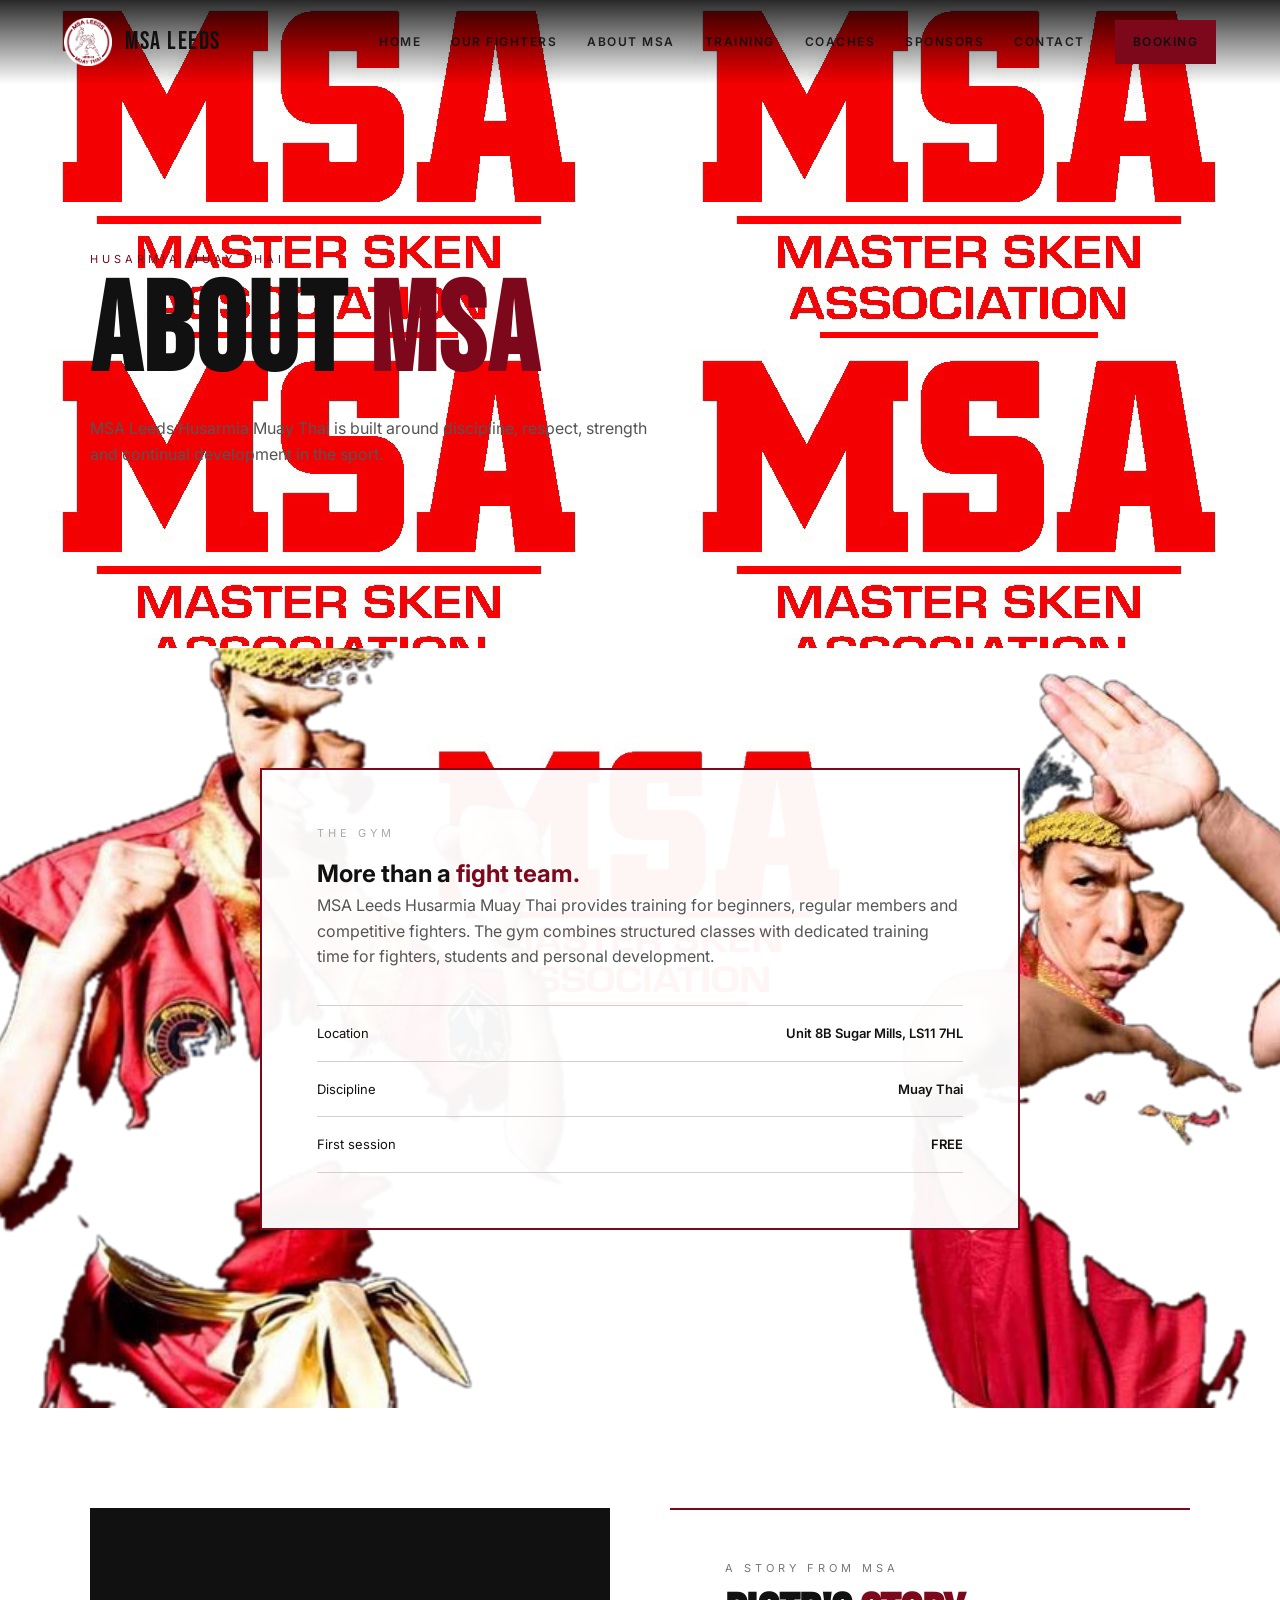
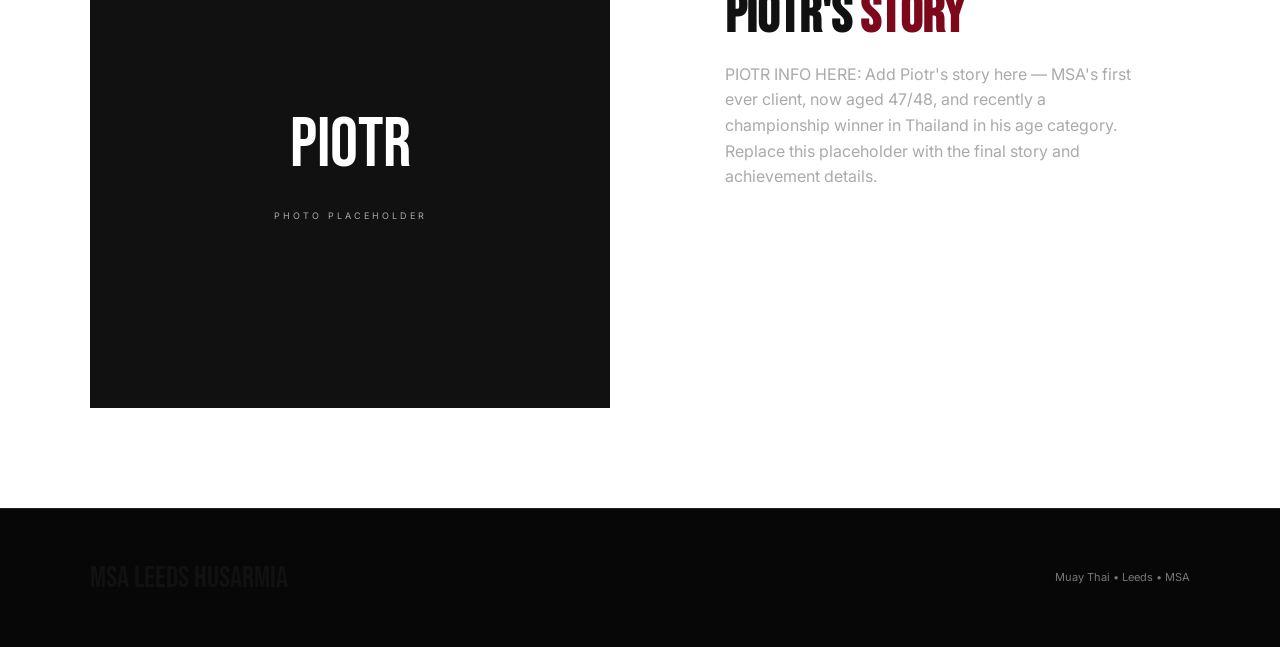
==== commit 5685d596: "updare" ====
--- a/about.html
+++ b/about.html
@@ -1 +1 @@
-<!doctype html><html lang="en"><head><meta charset="utf-8"><meta name="viewport" content="width=device-width,initial-scale=1"><title>About MSA Leeds | Husarmia Muay Thai</title><link rel="stylesheet" href="assets/css/style.css"></head><body><header class="site-header"><a class="brand" href="index.html"><img src="assets/images/logo.png" alt="MSA Leeds Husarmia Muay Thai"><span>MSA LEEDS</span></a><button class="menu-btn">☰</button><nav class="nav"><a href="index.html">Home</a><a href="fighters.html">Our Fighters</a><a href="about.html">About MSA</a><a href="training.html">Training</a><a href="coaches.html">Coaches</a><a href="sponsors.html">Sponsors</a><a href="contact.html">Contact</a><a class="booking-link" href="booking.html">Booking</a></nav></header><main><section class="hero page-hero about-hero"><div class="hero-content"><div class="eyebrow">Husarmia Muay Thai</div><h1 class="display">About <span>MSA</span></h1><p class="hero-copy">A Leeds Muay Thai team built around hard work, technical development and the competitive spirit of the sport.</p></div></section><section class="section about-masters-section"><div class="master-sken-side master-sken-left"><img src="assets/images/master-sken-left.png" alt="Master Sken"></div><div class="master-sken-side master-sken-right"><img src="assets/images/master-sken-right.png" alt="Master Sken"></div><div class="section-inner about-masters-inner"><div class="dark-panel about-main-panel"><div class="section-kicker">The gym</div><h2>More than a <span class="maroon">fight team.</span></h2><p>MSA Leeds Husarmia Muay Thai brings together athletes with a shared commitment to training, competition and continual improvement. This space is ready for the full story of the gym, its coaches and its values.</p><div class="lines"><div class="line"><span>Location</span><strong>LS11 7HL</strong></div><div class="line"><span>Discipline</span><strong>Muay Thai</strong></div><div class="line"><span>Team</span><strong>MSA Leeds Husarmia</strong></div></div></div></div></section><section class="section piotr-section"><div class="section-inner"><div class="split piotr-grid"><div class="piotr-photo-placeholder"><div><span>PIOTR</span><small>PHOTO PLACEHOLDER</small></div></div><div class="dark-panel"><div class="section-kicker">A story from MSA</div><h2>Piotr's <span>Story</span></h2><p class="piotr-placeholder">PIOTR INFO HERE: Add Piotr's story here — MSA's first ever client, now aged 47/48, and recently a championship winner in Thailand in his age category. Replace this placeholder with the final story and achievement details.</p></div></div></div></section></main><footer class="footer"><div class="footer-inner"><div class="footer-brand">MSA LEEDS HUSARMIA</div><p>Muay Thai • Leeds • MSA</p></div></footer><script src="assets/js/main.js"></script></body></html>
+<!doctype html><html lang="en"><head><meta charset="utf-8"><meta name="viewport" content="width=device-width,initial-scale=1"><title>About MSA Leeds | Husarmia Muay Thai</title><link rel="stylesheet" href="assets/css/style.css"></head><body class="about-page"><header class="site-header"><a class="brand" href="index.html"><img src="assets/images/logo.png" alt="MSA Leeds Husarmia Muay Thai"><span>MSA LEEDS</span></a><button class="menu-btn">☰</button><nav class="nav"><a href="index.html">Home</a><a href="fighters.html">Our Fighters</a><a href="about.html">About MSA</a><a href="training.html">Training</a><a href="coaches.html">Coaches</a><a href="sponsors.html">Sponsors</a><a href="contact.html">Contact</a><a class="booking-link" href="booking.html">Booking</a></nav></header><main><section class="hero page-hero about-hero"><div class="hero-content"><div class="eyebrow">Husarmia Muay Thai</div><h1 class="display">About <span>MSA</span></h1><p class="hero-copy">MSA Leeds Husarmia Muay Thai is built around discipline, respect, strength and continual development in the sport.</p></div></section><section class="section about-masters-section"><div class="master-sken-side master-sken-left"><img src="assets/images/master-sken-left.png" alt="Master Sken"></div><div class="master-sken-side master-sken-right"><img src="assets/images/master-sken-right.png" alt="Master Sken"></div><div class="master-sken-mobile-right-new"><img src="assets/images/master-sken-mobile-right-new.png" alt="Master Sken"></div><div class="section-inner about-masters-inner"><div class="about-main-panel"><div class="section-kicker">The gym</div><h2>More than a <span class="maroon">fight team.</span></h2><p>MSA Leeds Husarmia Muay Thai provides training for beginners, regular members and competitive fighters. The gym combines structured classes with dedicated training time for fighters, students and personal development.</p><div class="lines"><div class="line"><span>Location</span><strong>Unit 8B Sugar Mills, LS11 7HL</strong></div><div class="line"><span>Discipline</span><strong>Muay Thai</strong></div><div class="line"><span>First session</span><strong>FREE</strong></div></div></div></div></section><section class="section piotr-section"><div class="section-inner"><div class="split piotr-grid"><div class="piotr-photo-placeholder"><div><span>PIOTR</span><small>PHOTO PLACEHOLDER</small></div></div><div class="about-piotr-copy"><div class="section-kicker">A story from MSA</div><h2>Piotr's <span>Story</span></h2><p class="piotr-placeholder">PIOTR INFO HERE: Add Piotr's story here — MSA's first ever client, now aged 47/48, and recently a championship winner in Thailand in his age category. Replace this placeholder with the final story and achievement details.</p></div></div></div></section></main><footer class="footer"><div class="footer-inner"><div class="footer-brand">MSA LEEDS HUSARMIA</div><p>Muay Thai • Leeds • MSA</p></div></footer><script src="assets/js/main.js"></script></body></html>
--- a/assets/css/style.css
+++ b/assets/css/style.css
@@ -74,6 +74,7 @@
 .master-sken-side img{display:block;height:min(88vh,900px);width:auto;max-width:none;object-fit:contain;}
 .master-sken-left{left:-120px;}
 .master-sken-right{right:-105px;}
+.master-sken-mobile-right-new{display:none;}
 
 /* Booking is the primary navigation action. */
 .booking-link{background:var(--maroon);padding:11px 17px;border:1px solid var(--maroon);opacity:1 !important;}
@@ -89,4 +90,14 @@
   .about-masters-section{min-height:auto;padding-top:80px;padding-bottom:80px;}
   .about-masters-inner{width:100%;}
   .master-sken-side{display:none;}
+  .master-sken-mobile-right-new{display:block;position:absolute;z-index:2;right:-95px;bottom:0;pointer-events:none;line-height:0;}
+  .master-sken-mobile-right-new img{display:block;width:auto;height:520px;max-width:none;object-fit:contain;}
 }
+
+/* New gym information — training and booking pages only */
+.training-section{background:#f7f5f2;color:#111}.training-section .section-kicker{color:#777}.training-section .lead{color:#555}.training-access{display:grid;grid-template-columns:1fr 1fr;gap:18px;margin-top:45px}.training-access article{border:1px solid #d3cfd0;padding:28px;background:#fff}.access-label,.price-tag{font-family:'Bebas Neue',sans-serif;letter-spacing:2px;color:var(--maroon);font-size:16px}.training-access strong{font-family:'Bebas Neue',sans-serif;font-size:42px;line-height:1;display:block;margin:8px 0}.training-access p{color:#555;font-size:13px;max-width:500px}.schedule-list{margin-top:45px;border-top:2px solid var(--maroon)}.schedule-row{display:grid;grid-template-columns:220px 1fr;gap:30px;padding:22px 0;border-bottom:1px solid #d3cfd0}.schedule-row h3{font-family:'Bebas Neue',sans-serif;text-transform:uppercase;color:var(--maroon);font-size:32px;line-height:1}.schedule-row p{margin:0 0 7px;color:#333;font-size:14px}.schedule-row p:last-child{margin-bottom:0}.schedule-row b{display:inline-block;min-width:105px;color:#111}.training-note{margin-top:35px;padding:24px 0;border-top:1px solid #ccc;display:flex;justify-content:space-between;gap:25px}.training-note strong{font-family:'Bebas Neue',sans-serif;color:var(--maroon);font-size:25px;text-transform:uppercase}.training-note span{color:#555;font-size:13px;text-align:right}
+.price-grid{display:grid;grid-template-columns:repeat(3,1fr);margin-top:45px;border-top:1px solid #ccc;border-left:1px solid #ccc}.price-grid article{padding:30px;border-right:1px solid #ccc;border-bottom:1px solid #ccc;background:#fff;min-height:190px}.price-grid article.price-featured{background:#111;color:#fff}.price-grid h3{font-family:'Bebas Neue',sans-serif;font-size:46px;line-height:1;margin:10px 0 14px}.price-grid h3 small{font-family:Inter,Arial,sans-serif;font-size:12px;letter-spacing:1px}.price-grid p{font-size:12px;color:#555;max-width:320px}.price-grid .price-featured p{color:#aaa}.pt-pricing{margin-top:55px;padding:40px 0;border-top:2px solid var(--maroon);border-bottom:1px solid #ccc;display:grid;grid-template-columns:1fr 1fr;gap:40px}.pt-pricing h2{font-family:'Bebas Neue',sans-serif;font-size:55px;line-height:1;margin-bottom:14px}.pt-pricing h2 span{color:var(--maroon)}.pt-pricing p{max-width:560px;color:#555}.pt-prices{display:grid;grid-template-columns:1fr 1fr;gap:20px}.pt-prices div{padding:20px;background:#fff;border:1px solid #ccc}.pt-prices strong{font-family:'Bebas Neue',sans-serif;font-size:48px;color:var(--maroon);display:block;line-height:1}.pt-prices span{display:block;margin-top:8px;font-size:12px;text-transform:uppercase;letter-spacing:1px;color:#555}.pt-prices em{display:block;color:var(--maroon);font-style:normal;margin-top:5px}.booking-actions{display:flex;align-items:center;gap:20px;margin-top:35px}.booking-actions span{font-size:11px;color:#777}
+
+/* About MSA — white/red presentation with supplied MSA Association logo */
+.about-page{background:#fff;color:#111}.about-page .about-hero{background:#fff !important;background-image:url('../images/msa-association-logo.jpg') !important;background-size:min(430px,42vw) auto;background-repeat:no-repeat;background-position:center 125px}.about-page .about-hero:before{display:none}.about-page .about-hero .hero-content{color:#111}.about-page .about-hero .eyebrow{color:var(--maroon)}.about-page .about-hero .hero-copy{color:#555}.about-page .about-hero .display span{color:var(--maroon)}.about-page .about-masters-section{background:#fff;background-image:url('../images/msa-association-logo.jpg');background-size:min(500px,46vw) auto;background-repeat:no-repeat;background-position:center 95px}.about-page .about-main-panel{background:rgba(255,255,255,.96);color:#111;border:2px solid var(--maroon);padding:55px}.about-page .about-main-panel h2{color:#111}.about-page .about-main-panel p{color:#555}.about-page .about-main-panel .lines{border-top-color:#d3cfd0}.about-page .about-main-panel .line{border-bottom-color:#d3cfd0}.about-page .about-main-panel .line strong{color:#111}.about-page .about-masters-inner{z-index:3}.about-page .piotr-section{background:#fff;color:#111}.about-page .about-piotr-copy{background:#fff;border-top:2px solid var(--maroon);padding:50px 55px}.about-page .about-piotr-copy h2{font-family:'Bebas Neue';font-size:55px;line-height:.95;margin-bottom:20px}.about-page .about-piotr-copy h2 span{color:var(--maroon)}.about-page .about-piotr-copy p{color:#555}.about-page .piotr-section .section-kicker{color:#777}.about-page .piotr-photo-placeholder{background:#111}.about-page .piotr-photo-placeholder span{color:#fff}
+@media(max-width:850px){.training-access{grid-template-columns:1fr}.schedule-row{grid-template-columns:1fr;gap:12px;padding:25px 0}.schedule-row h3{font-size:30px}.schedule-row p{font-size:13px}.schedule-row b{min-width:100px}.training-note{display:block}.training-note span{display:block;text-align:left;margin-top:8px}.price-grid{grid-template-columns:1fr}.price-grid article{min-height:auto}.pt-pricing{grid-template-columns:1fr;padding:35px 0}.pt-prices{grid-template-columns:1fr 1fr}.booking-actions{display:block}.booking-actions span{display:block;margin-top:12px}.about-page .about-hero{background-size:250px auto;background-position:center 110px}.about-page .about-masters-section{background-size:250px auto;background-position:center 45px}.about-page .about-main-panel{padding:35px 25px}.about-page .about-piotr-copy{padding:35px 25px}}
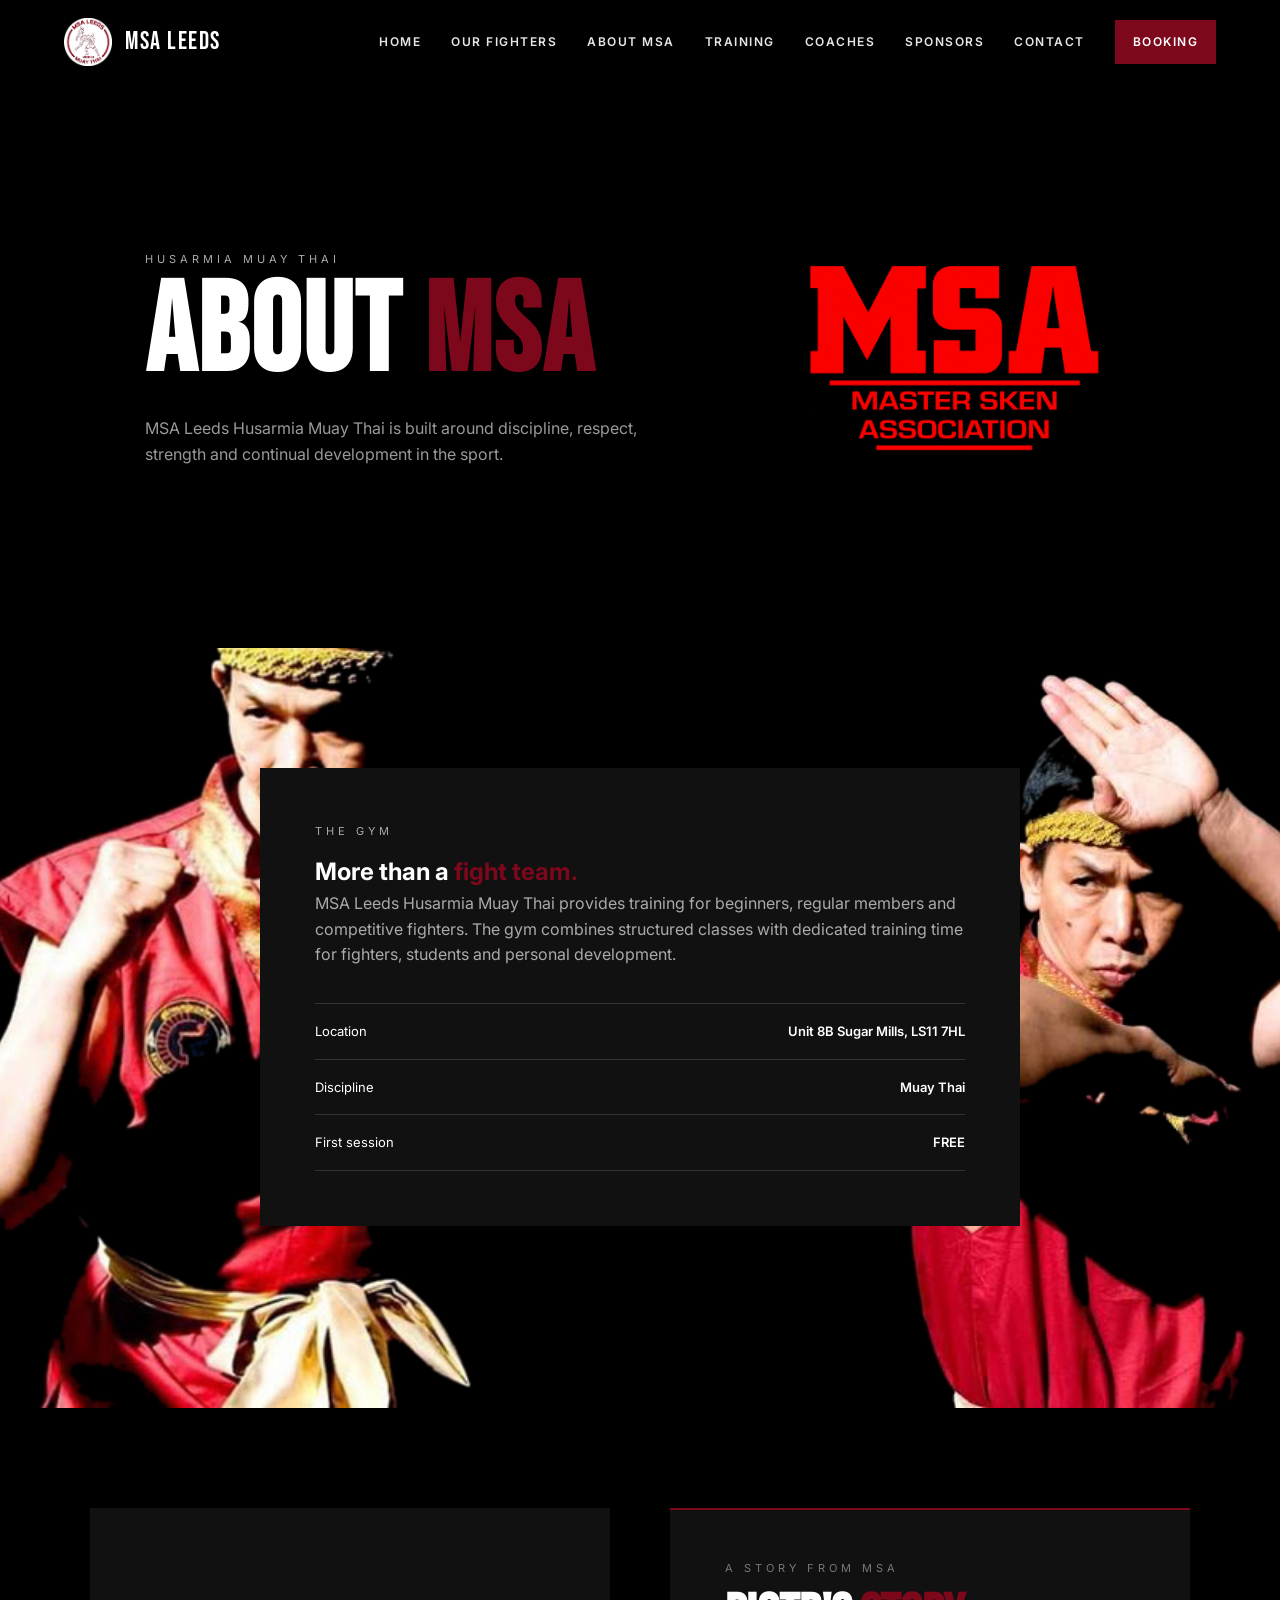
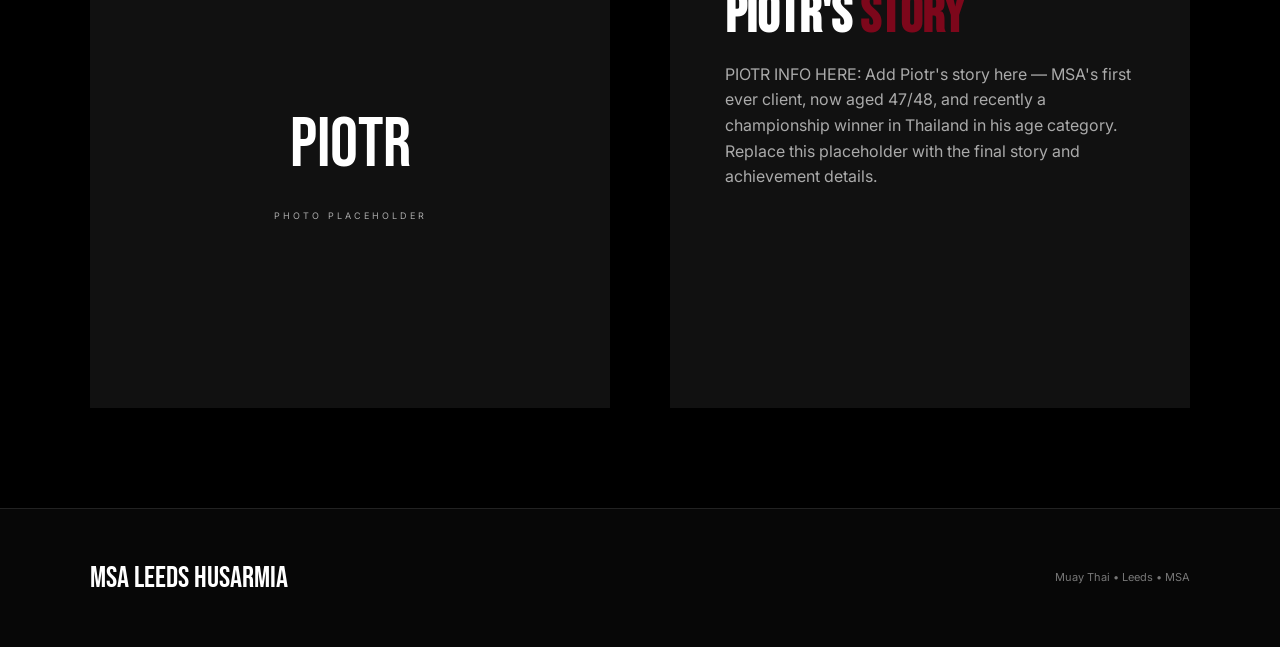
==== commit 8313e776: "m" ====
--- a/about.html
+++ b/about.html
@@ -1 +1 @@
-<!doctype html><html lang="en"><head><meta charset="utf-8"><meta name="viewport" content="width=device-width,initial-scale=1"><title>About MSA Leeds | Husarmia Muay Thai</title><link rel="stylesheet" href="assets/css/style.css"></head><body class="about-page"><header class="site-header"><a class="brand" href="index.html"><img src="assets/images/logo.png" alt="MSA Leeds Husarmia Muay Thai"><span>MSA LEEDS</span></a><button class="menu-btn">☰</button><nav class="nav"><a href="index.html">Home</a><a href="fighters.html">Our Fighters</a><a href="about.html">About MSA</a><a href="training.html">Training</a><a href="coaches.html">Coaches</a><a href="sponsors.html">Sponsors</a><a href="contact.html">Contact</a><a class="booking-link" href="booking.html">Booking</a></nav></header><main><section class="hero page-hero about-hero"><div class="hero-content"><div class="eyebrow">Husarmia Muay Thai</div><h1 class="display">About <span>MSA</span></h1><p class="hero-copy">MSA Leeds Husarmia Muay Thai is built around discipline, respect, strength and continual development in the sport.</p></div></section><section class="section about-masters-section"><div class="master-sken-side master-sken-left"><img src="assets/images/master-sken-left.png" alt="Master Sken"></div><div class="master-sken-side master-sken-right"><img src="assets/images/master-sken-right.png" alt="Master Sken"></div><div class="master-sken-mobile-right-new"><img src="assets/images/master-sken-mobile-right-new.png" alt="Master Sken"></div><div class="section-inner about-masters-inner"><div class="about-main-panel"><div class="section-kicker">The gym</div><h2>More than a <span class="maroon">fight team.</span></h2><p>MSA Leeds Husarmia Muay Thai provides training for beginners, regular members and competitive fighters. The gym combines structured classes with dedicated training time for fighters, students and personal development.</p><div class="lines"><div class="line"><span>Location</span><strong>Unit 8B Sugar Mills, LS11 7HL</strong></div><div class="line"><span>Discipline</span><strong>Muay Thai</strong></div><div class="line"><span>First session</span><strong>FREE</strong></div></div></div></div></section><section class="section piotr-section"><div class="section-inner"><div class="split piotr-grid"><div class="piotr-photo-placeholder"><div><span>PIOTR</span><small>PHOTO PLACEHOLDER</small></div></div><div class="about-piotr-copy"><div class="section-kicker">A story from MSA</div><h2>Piotr's <span>Story</span></h2><p class="piotr-placeholder">PIOTR INFO HERE: Add Piotr's story here — MSA's first ever client, now aged 47/48, and recently a championship winner in Thailand in his age category. Replace this placeholder with the final story and achievement details.</p></div></div></div></section></main><footer class="footer"><div class="footer-inner"><div class="footer-brand">MSA LEEDS HUSARMIA</div><p>Muay Thai • Leeds • MSA</p></div></footer><script src="assets/js/main.js"></script></body></html>
+<!doctype html><html lang="en"><head><meta charset="utf-8"><meta name="viewport" content="width=device-width,initial-scale=1"><title>About MSA Leeds | Husarmia Muay Thai</title><link rel="stylesheet" href="assets/css/style.css"></head><body class="about-page"><header class="site-header"><a class="brand" href="index.html"><img src="assets/images/logo.png" alt="MSA Leeds Husarmia Muay Thai"><span>MSA LEEDS</span></a><button class="menu-btn">☰</button><nav class="nav"><a href="index.html">Home</a><a href="fighters.html">Our Fighters</a><a href="about.html">About MSA</a><a href="training.html">Training</a><a href="coaches.html">Coaches</a><a href="sponsors.html">Sponsors</a><a href="contact.html">Contact</a><a class="booking-link" href="booking.html">Booking</a></nav></header><main><section class="hero page-hero about-hero"><div class="hero-content"><div class="about-hero-layout"><div class="about-hero-copy"><div class="eyebrow">Husarmia Muay Thai</div><h1 class="display">About <span>MSA</span></h1><p class="hero-copy">MSA Leeds Husarmia Muay Thai is built around discipline, respect, strength and continual development in the sport.</p></div><div class="about-hero-logo"><img src="assets/images/msa-association-logo-new.png" alt="MSA Master Sken Association"></div></div></div></section><section class="section about-masters-section"><div class="master-sken-side master-sken-left"><img src="assets/images/master-sken-left.png" alt="Master Sken"></div><div class="master-sken-side master-sken-right"><img src="assets/images/master-sken-right.png" alt="Master Sken"></div><div class="master-sken-mobile-right-new"><img src="assets/images/master-sken-mobile-right-new.png" alt="Master Sken"></div><div class="section-inner about-masters-inner"><div class="about-main-panel"><div class="section-kicker">The gym</div><h2>More than a <span class="maroon">fight team.</span></h2><p>MSA Leeds Husarmia Muay Thai provides training for beginners, regular members and competitive fighters. The gym combines structured classes with dedicated training time for fighters, students and personal development.</p><div class="lines"><div class="line"><span>Location</span><strong>Unit 8B Sugar Mills, LS11 7HL</strong></div><div class="line"><span>Discipline</span><strong>Muay Thai</strong></div><div class="line"><span>First session</span><strong>FREE</strong></div></div></div></div></section><section class="section piotr-section"><div class="section-inner"><div class="split piotr-grid"><div class="piotr-photo-placeholder"><div><span>PIOTR</span><small>PHOTO PLACEHOLDER</small></div></div><div class="about-piotr-copy"><div class="section-kicker">A story from MSA</div><h2>Piotr's <span>Story</span></h2><p class="piotr-placeholder">PIOTR INFO HERE: Add Piotr's story here — MSA's first ever client, now aged 47/48, and recently a championship winner in Thailand in his age category. Replace this placeholder with the final story and achievement details.</p></div></div></div></section></main><footer class="footer"><div class="footer-inner"><div class="footer-brand">MSA LEEDS HUSARMIA</div><p>Muay Thai • Leeds • MSA</p></div></footer><script src="assets/js/main.js"></script></body></html>
--- a/assets/css/style.css
+++ b/assets/css/style.css
@@ -98,6 +98,8 @@
 .training-section{background:#f7f5f2;color:#111}.training-section .section-kicker{color:#777}.training-section .lead{color:#555}.training-access{display:grid;grid-template-columns:1fr 1fr;gap:18px;margin-top:45px}.training-access article{border:1px solid #d3cfd0;padding:28px;background:#fff}.access-label,.price-tag{font-family:'Bebas Neue',sans-serif;letter-spacing:2px;color:var(--maroon);font-size:16px}.training-access strong{font-family:'Bebas Neue',sans-serif;font-size:42px;line-height:1;display:block;margin:8px 0}.training-access p{color:#555;font-size:13px;max-width:500px}.schedule-list{margin-top:45px;border-top:2px solid var(--maroon)}.schedule-row{display:grid;grid-template-columns:220px 1fr;gap:30px;padding:22px 0;border-bottom:1px solid #d3cfd0}.schedule-row h3{font-family:'Bebas Neue',sans-serif;text-transform:uppercase;color:var(--maroon);font-size:32px;line-height:1}.schedule-row p{margin:0 0 7px;color:#333;font-size:14px}.schedule-row p:last-child{margin-bottom:0}.schedule-row b{display:inline-block;min-width:105px;color:#111}.training-note{margin-top:35px;padding:24px 0;border-top:1px solid #ccc;display:flex;justify-content:space-between;gap:25px}.training-note strong{font-family:'Bebas Neue',sans-serif;color:var(--maroon);font-size:25px;text-transform:uppercase}.training-note span{color:#555;font-size:13px;text-align:right}
 .price-grid{display:grid;grid-template-columns:repeat(3,1fr);margin-top:45px;border-top:1px solid #ccc;border-left:1px solid #ccc}.price-grid article{padding:30px;border-right:1px solid #ccc;border-bottom:1px solid #ccc;background:#fff;min-height:190px}.price-grid article.price-featured{background:#111;color:#fff}.price-grid h3{font-family:'Bebas Neue',sans-serif;font-size:46px;line-height:1;margin:10px 0 14px}.price-grid h3 small{font-family:Inter,Arial,sans-serif;font-size:12px;letter-spacing:1px}.price-grid p{font-size:12px;color:#555;max-width:320px}.price-grid .price-featured p{color:#aaa}.pt-pricing{margin-top:55px;padding:40px 0;border-top:2px solid var(--maroon);border-bottom:1px solid #ccc;display:grid;grid-template-columns:1fr 1fr;gap:40px}.pt-pricing h2{font-family:'Bebas Neue',sans-serif;font-size:55px;line-height:1;margin-bottom:14px}.pt-pricing h2 span{color:var(--maroon)}.pt-pricing p{max-width:560px;color:#555}.pt-prices{display:grid;grid-template-columns:1fr 1fr;gap:20px}.pt-prices div{padding:20px;background:#fff;border:1px solid #ccc}.pt-prices strong{font-family:'Bebas Neue',sans-serif;font-size:48px;color:var(--maroon);display:block;line-height:1}.pt-prices span{display:block;margin-top:8px;font-size:12px;text-transform:uppercase;letter-spacing:1px;color:#555}.pt-prices em{display:block;color:var(--maroon);font-style:normal;margin-top:5px}.booking-actions{display:flex;align-items:center;gap:20px;margin-top:35px}.booking-actions span{font-size:11px;color:#777}
 
-/* About MSA — white/red presentation with supplied MSA Association logo */
-.about-page{background:#fff;color:#111}.about-page .about-hero{background:#fff !important;background-image:url('../images/msa-association-logo.jpg') !important;background-size:min(430px,42vw) auto;background-repeat:no-repeat;background-position:center 125px}.about-page .about-hero:before{display:none}.about-page .about-hero .hero-content{color:#111}.about-page .about-hero .eyebrow{color:var(--maroon)}.about-page .about-hero .hero-copy{color:#555}.about-page .about-hero .display span{color:var(--maroon)}.about-page .about-masters-section{background:#fff;background-image:url('../images/msa-association-logo.jpg');background-size:min(500px,46vw) auto;background-repeat:no-repeat;background-position:center 95px}.about-page .about-main-panel{background:rgba(255,255,255,.96);color:#111;border:2px solid var(--maroon);padding:55px}.about-page .about-main-panel h2{color:#111}.about-page .about-main-panel p{color:#555}.about-page .about-main-panel .lines{border-top-color:#d3cfd0}.about-page .about-main-panel .line{border-bottom-color:#d3cfd0}.about-page .about-main-panel .line strong{color:#111}.about-page .about-masters-inner{z-index:3}.about-page .piotr-section{background:#fff;color:#111}.about-page .about-piotr-copy{background:#fff;border-top:2px solid var(--maroon);padding:50px 55px}.about-page .about-piotr-copy h2{font-family:'Bebas Neue';font-size:55px;line-height:.95;margin-bottom:20px}.about-page .about-piotr-copy h2 span{color:var(--maroon)}.about-page .about-piotr-copy p{color:#555}.about-page .piotr-section .section-kicker{color:#777}.about-page .piotr-photo-placeholder{background:#111}.about-page .piotr-photo-placeholder span{color:#fff}
-@media(max-width:850px){.training-access{grid-template-columns:1fr}.schedule-row{grid-template-columns:1fr;gap:12px;padding:25px 0}.schedule-row h3{font-size:30px}.schedule-row p{font-size:13px}.schedule-row b{min-width:100px}.training-note{display:block}.training-note span{display:block;text-align:left;margin-top:8px}.price-grid{grid-template-columns:1fr}.price-grid article{min-height:auto}.pt-pricing{grid-template-columns:1fr;padding:35px 0}.pt-prices{grid-template-columns:1fr 1fr}.booking-actions{display:block}.booking-actions span{display:block;margin-top:12px}.about-page .about-hero{background-size:250px auto;background-position:center 110px}.about-page .about-masters-section{background-size:250px auto;background-position:center 45px}.about-page .about-main-panel{padding:35px 25px}.about-page .about-piotr-copy{padding:35px 25px}}
+/* About MSA — black presentation with MSA Association logo */
+.about-page{background:#000;color:#fff}.about-page .about-hero{background:#000 !important;background-image:none !important}.about-page .about-hero:before{display:none}.about-page .about-hero .hero-content{color:#fff}.about-page .about-hero .eyebrow{color:#aaa}.about-page .about-hero .hero-copy{color:#999}.about-page .about-hero .display span{color:var(--maroon)}
+.about-hero-layout{display:flex;align-items:center;justify-content:center;gap:80px;width:min(1100px,90%);margin:0 auto}.about-hero-copy{text-align:left;max-width:620px}.about-hero-logo{width:min(360px,32vw);flex:0 0 auto}.about-hero-logo img{display:block;width:100%;height:auto;object-fit:contain}
+.about-page .about-masters-section{background:#000;background-image:none;color:#fff}.about-page .about-main-panel{background:#111;color:#fff;border:none;padding:55px}.about-page .about-main-panel h2{color:#fff}.about-page .about-main-panel p{color:#aaa}.about-page .about-main-panel .lines{border-top-color:#333}.about-page .about-main-panel .line{border-bottom-color:#333}.about-page .about-main-panel .line strong{color:#fff}.about-page .about-masters-inner{z-index:3}.about-page .piotr-section{background:#000;color:#fff}.about-page .about-piotr-copy{background:#111;border-top:2px solid var(--maroon);padding:50px 55px}.about-page .about-piotr-copy h2{font-family:'Bebas Neue';font-size:55px;line-height:.95;margin-bottom:20px}.about-page .about-piotr-copy h2 span{color:var(--maroon)}.about-page .about-piotr-copy p{color:#aaa}.about-page .piotr-section .section-kicker{color:#777}.about-page .piotr-photo-placeholder{background:#111}.about-page .piotr-photo-placeholder span{color:#fff}
+@media(max-width:850px){.training-access{grid-template-columns:1fr}.schedule-row{grid-template-columns:1fr;gap:12px;padding:25px 0}.schedule-row h3{font-size:30px}.schedule-row p{font-size:13px}.schedule-row b{min-width:100px}.training-note{display:block}.training-note span{display:block;text-align:left;margin-top:8px}.price-grid{grid-template-columns:1fr}.price-grid article{min-height:auto}.pt-pricing{grid-template-columns:1fr;padding:35px 0}.pt-prices{grid-template-columns:1fr 1fr}.booking-actions{display:block}.booking-actions span{display:block;margin-top:12px}.about-page .about-hero{background:#000 !important;background-image:none !important}.about-hero-layout{display:flex;flex-direction:column;align-items:center;justify-content:center;gap:22px;width:100%;padding:40px 25px}.about-hero-copy{text-align:center;max-width:620px}.about-hero-copy .hero-copy{margin-top:0}.about-hero-logo{width:min(270px,72vw);order:2}.about-hero-copy{display:contents}.about-hero-copy .eyebrow{order:1}.about-hero-copy .display{order:2}.about-hero-logo{order:3}.about-hero-copy .hero-copy{order:4}.about-page .about-main-panel{padding:35px 25px}.about-page .about-piotr-copy{padding:35px 25px}}
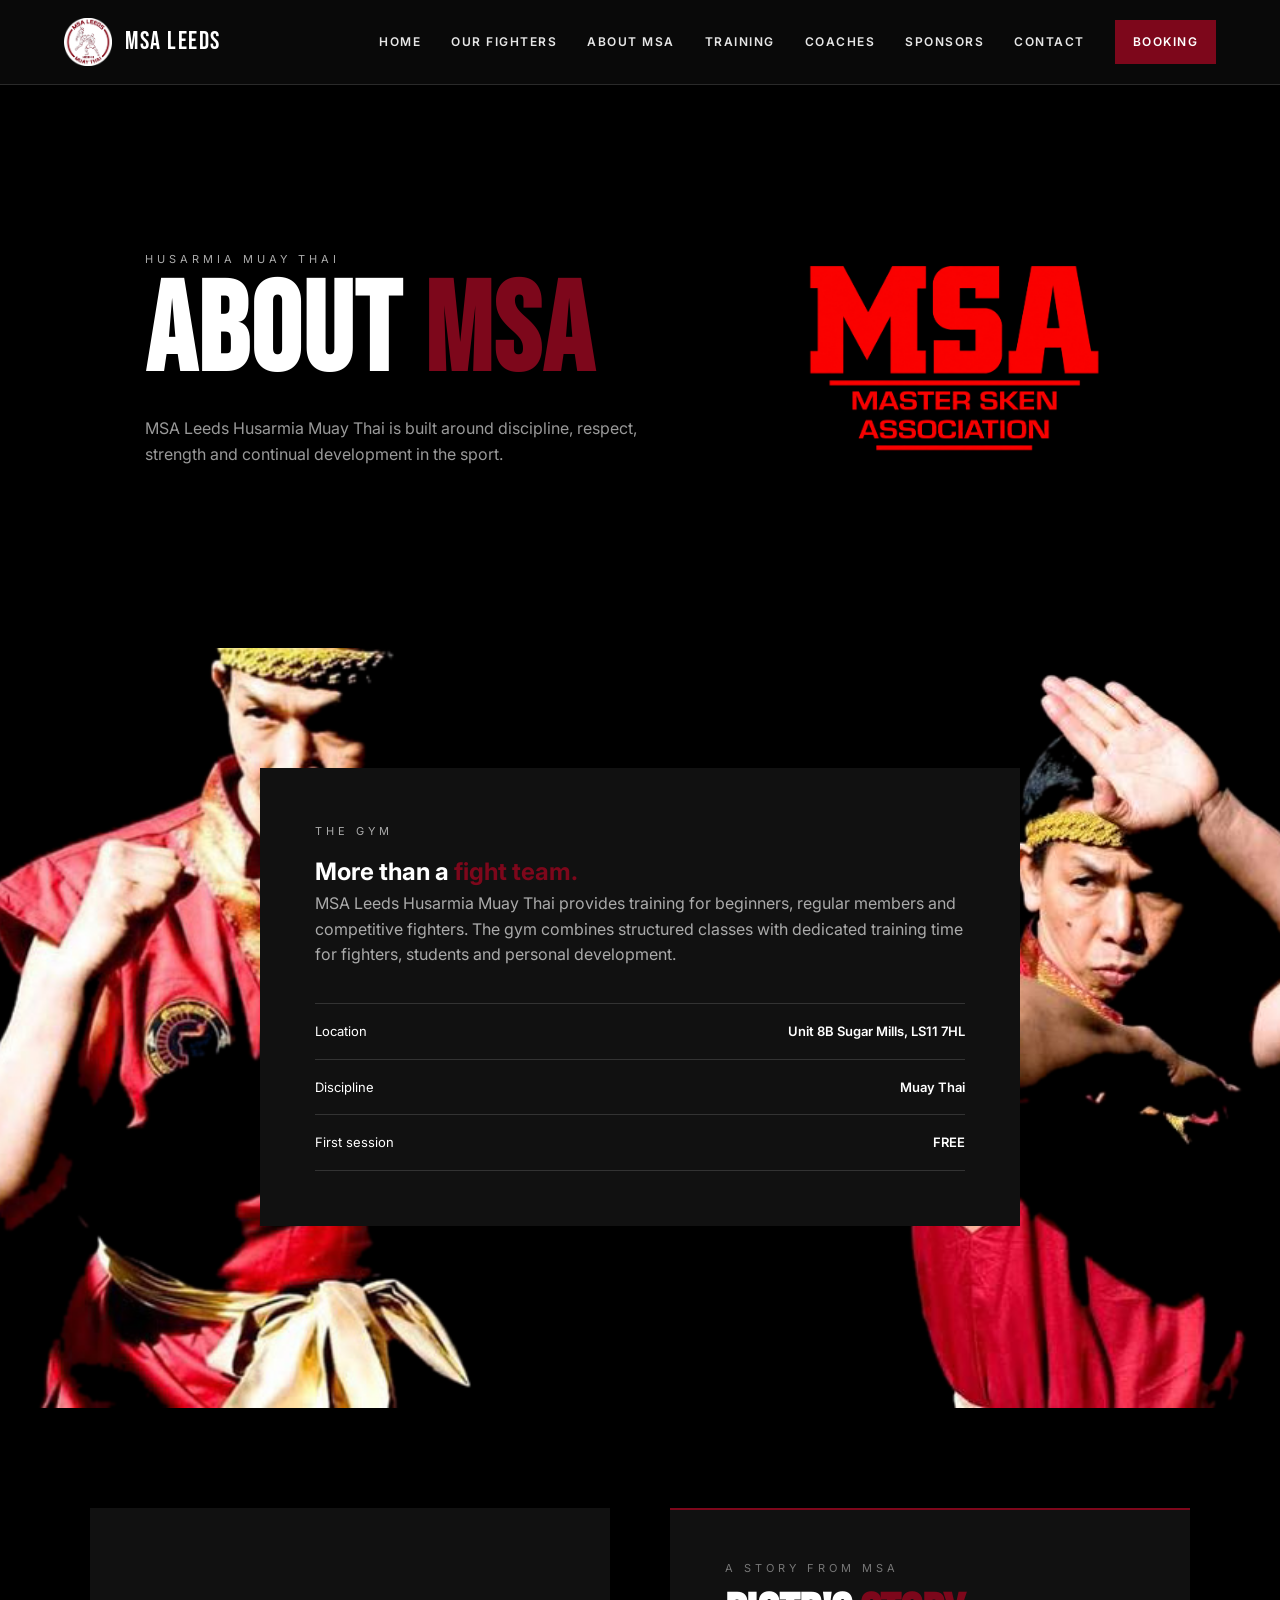
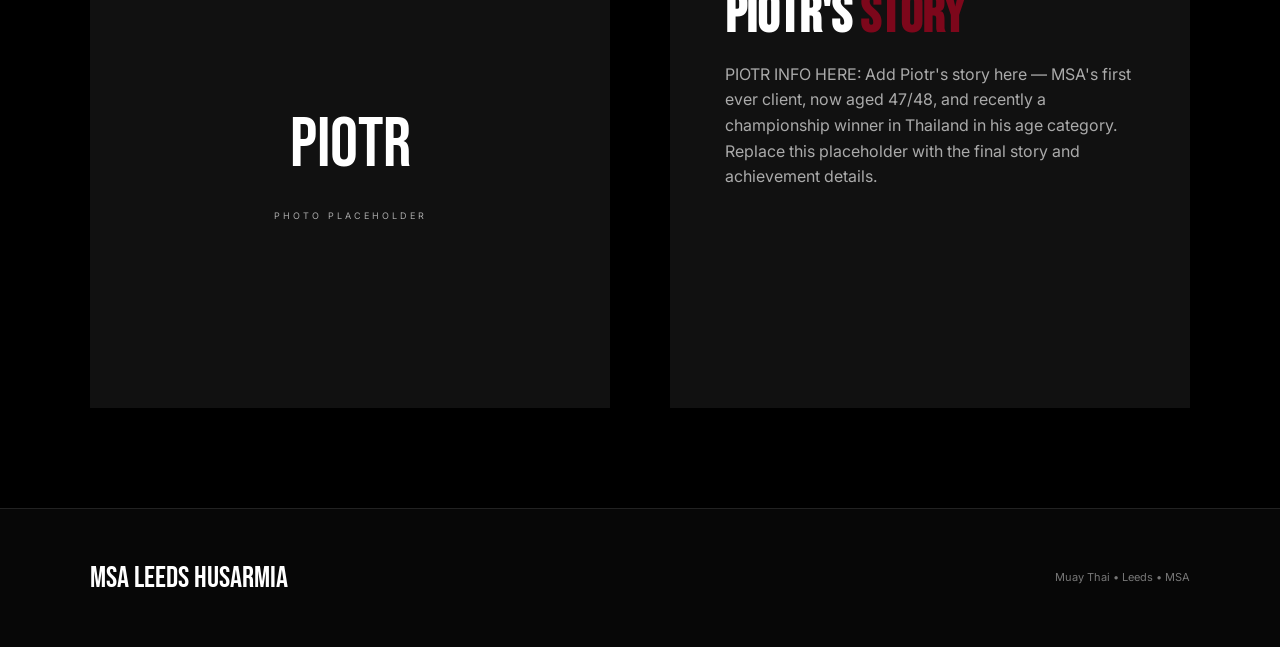
==== commit dc8b5abc: "n" ====
--- a/about.html
+++ b/about.html
@@ -1 +1 @@
-<!doctype html><html lang="en"><head><meta charset="utf-8"><meta name="viewport" content="width=device-width,initial-scale=1"><title>About MSA Leeds | Husarmia Muay Thai</title><link rel="stylesheet" href="assets/css/style.css"></head><body class="about-page"><header class="site-header"><a class="brand" href="index.html"><img src="assets/images/logo.png" alt="MSA Leeds Husarmia Muay Thai"><span>MSA LEEDS</span></a><button class="menu-btn">☰</button><nav class="nav"><a href="index.html">Home</a><a href="fighters.html">Our Fighters</a><a href="about.html">About MSA</a><a href="training.html">Training</a><a href="coaches.html">Coaches</a><a href="sponsors.html">Sponsors</a><a href="contact.html">Contact</a><a class="booking-link" href="booking.html">Booking</a></nav></header><main><section class="hero page-hero about-hero"><div class="hero-content"><div class="about-hero-layout"><div class="about-hero-copy"><div class="eyebrow">Husarmia Muay Thai</div><h1 class="display">About <span>MSA</span></h1><p class="hero-copy">MSA Leeds Husarmia Muay Thai is built around discipline, respect, strength and continual development in the sport.</p></div><div class="about-hero-logo"><img src="assets/images/msa-association-logo-new.png" alt="MSA Master Sken Association"></div></div></div></section><section class="section about-masters-section"><div class="master-sken-side master-sken-left"><img src="assets/images/master-sken-left.png" alt="Master Sken"></div><div class="master-sken-side master-sken-right"><img src="assets/images/master-sken-right.png" alt="Master Sken"></div><div class="master-sken-mobile-right-new"><img src="assets/images/master-sken-mobile-right-new.png" alt="Master Sken"></div><div class="section-inner about-masters-inner"><div class="about-main-panel"><div class="section-kicker">The gym</div><h2>More than a <span class="maroon">fight team.</span></h2><p>MSA Leeds Husarmia Muay Thai provides training for beginners, regular members and competitive fighters. The gym combines structured classes with dedicated training time for fighters, students and personal development.</p><div class="lines"><div class="line"><span>Location</span><strong>Unit 8B Sugar Mills, LS11 7HL</strong></div><div class="line"><span>Discipline</span><strong>Muay Thai</strong></div><div class="line"><span>First session</span><strong>FREE</strong></div></div></div></div></section><section class="section piotr-section"><div class="section-inner"><div class="split piotr-grid"><div class="piotr-photo-placeholder"><div><span>PIOTR</span><small>PHOTO PLACEHOLDER</small></div></div><div class="about-piotr-copy"><div class="section-kicker">A story from MSA</div><h2>Piotr's <span>Story</span></h2><p class="piotr-placeholder">PIOTR INFO HERE: Add Piotr's story here — MSA's first ever client, now aged 47/48, and recently a championship winner in Thailand in his age category. Replace this placeholder with the final story and achievement details.</p></div></div></div></section></main><footer class="footer"><div class="footer-inner"><div class="footer-brand">MSA LEEDS HUSARMIA</div><p>Muay Thai • Leeds • MSA</p></div></footer><script src="assets/js/main.js"></script></body></html>
+<!doctype html><html lang="en"><head><meta charset="utf-8"><meta name="viewport" content="width=device-width,initial-scale=1"><title>About MSA Leeds | Husarmia Muay Thai</title><link rel="stylesheet" href="assets/css/style.css"></head><body class="about-page"><header class="site-header"><a class="brand" href="index.html"><img src="assets/images/logo.png" alt="MSA Leeds Husarmia Muay Thai"><span>MSA LEEDS</span></a><button class="menu-btn">☰</button><nav class="nav"><a href="index.html">Home</a><a href="fighters.html">Our Fighters</a><a href="about.html">About MSA</a><a href="training.html">Training</a><a href="coaches.html">Coaches</a><a href="sponsors.html">Sponsors</a><a href="contact.html">Contact</a><a class="booking-link" href="booking.html">Booking</a></nav></header><main><section class="hero page-hero about-hero"><div class="hero-content"><div class="about-hero-layout"><div class="about-hero-copy"><div class="eyebrow">Husarmia Muay Thai</div><h1 class="display">About <span>MSA</span></h1><p class="hero-copy">MSA Leeds Husarmia Muay Thai is built around discipline, respect, strength and continual development in the sport.</p></div><div class="about-hero-logo"><img src="assets/images/msa-association-logo-new.png" alt="MSA Master Sken Association"></div></div></div></section><section class="section about-masters-section"><div class="master-sken-side master-sken-left"><img src="assets/images/master-sken-left.png" alt="Master Sken"></div><div class="master-sken-side master-sken-right"><img src="assets/images/master-sken-right.png" alt="Master Sken"></div><div class="section-inner about-masters-inner"><div class="about-main-panel"><div class="master-sken-mobile-inline"><img src="assets/images/master-sken-mobile-right-new.png" alt="Master Sken"></div><div class="section-kicker">The gym</div><h2>More than a <span class="maroon">fight team.</span></h2><p>MSA Leeds Husarmia Muay Thai provides training for beginners, regular members and competitive fighters. The gym combines structured classes with dedicated training time for fighters, students and personal development.</p><div class="lines"><div class="line"><span>Location</span><strong>Unit 8B Sugar Mills, LS11 7HL</strong></div><div class="line"><span>Discipline</span><strong>Muay Thai</strong></div><div class="line"><span>First session</span><strong>FREE</strong></div></div></div></div></section><section class="section piotr-section"><div class="section-inner"><div class="split piotr-grid"><div class="piotr-photo-placeholder"><div><span>PIOTR</span><small>PHOTO PLACEHOLDER</small></div></div><div class="about-piotr-copy"><div class="section-kicker">A story from MSA</div><h2>Piotr's <span>Story</span></h2><p class="piotr-placeholder">PIOTR INFO HERE: Add Piotr's story here — MSA's first ever client, now aged 47/48, and recently a championship winner in Thailand in his age category. Replace this placeholder with the final story and achievement details.</p></div></div></div></section></main><footer class="footer"><div class="footer-inner"><div class="footer-brand">MSA LEEDS HUSARMIA</div><p>Muay Thai • Leeds • MSA</p></div></footer><script src="assets/js/main.js"></script></body></html>
--- a/assets/css/style.css
+++ b/assets/css/style.css
@@ -75,6 +75,7 @@
 .master-sken-left{left:-120px;}
 .master-sken-right{right:-105px;}
 .master-sken-mobile-right-new{display:none;}
+.master-sken-mobile-inline{display:none;}
 
 /* Booking is the primary navigation action. */
 .booking-link{background:var(--maroon);padding:11px 17px;border:1px solid var(--maroon);opacity:1 !important;}
@@ -92,6 +93,10 @@
   .master-sken-side{display:none;}
   .master-sken-mobile-right-new{display:block;position:absolute;z-index:2;right:-95px;bottom:0;pointer-events:none;line-height:0;}
   .master-sken-mobile-right-new img{display:block;width:auto;height:520px;max-width:none;object-fit:contain;}
+  .about-page .about-main-panel{background:transparent !important;}
+  .master-sken-mobile-inline{display:block;float:right;width:210px;margin:0 -5px 12px 18px;position:relative;z-index:5;line-height:0;}
+  .master-sken-mobile-inline img{display:block;width:100%;height:auto;}
+  .about-page .about-main-panel h2,.about-page .about-main-panel p,.about-page .about-main-panel .lines{position:relative;z-index:2;}
 }
 
 /* New gym information — training and booking pages only */
@@ -103,3 +108,8 @@
 .about-hero-layout{display:flex;align-items:center;justify-content:center;gap:80px;width:min(1100px,90%);margin:0 auto}.about-hero-copy{text-align:left;max-width:620px}.about-hero-logo{width:min(360px,32vw);flex:0 0 auto}.about-hero-logo img{display:block;width:100%;height:auto;object-fit:contain}
 .about-page .about-masters-section{background:#000;background-image:none;color:#fff}.about-page .about-main-panel{background:#111;color:#fff;border:none;padding:55px}.about-page .about-main-panel h2{color:#fff}.about-page .about-main-panel p{color:#aaa}.about-page .about-main-panel .lines{border-top-color:#333}.about-page .about-main-panel .line{border-bottom-color:#333}.about-page .about-main-panel .line strong{color:#fff}.about-page .about-masters-inner{z-index:3}.about-page .piotr-section{background:#000;color:#fff}.about-page .about-piotr-copy{background:#111;border-top:2px solid var(--maroon);padding:50px 55px}.about-page .about-piotr-copy h2{font-family:'Bebas Neue';font-size:55px;line-height:.95;margin-bottom:20px}.about-page .about-piotr-copy h2 span{color:var(--maroon)}.about-page .about-piotr-copy p{color:#aaa}.about-page .piotr-section .section-kicker{color:#777}.about-page .piotr-photo-placeholder{background:#111}.about-page .piotr-photo-placeholder span{color:#fff}
 @media(max-width:850px){.training-access{grid-template-columns:1fr}.schedule-row{grid-template-columns:1fr;gap:12px;padding:25px 0}.schedule-row h3{font-size:30px}.schedule-row p{font-size:13px}.schedule-row b{min-width:100px}.training-note{display:block}.training-note span{display:block;text-align:left;margin-top:8px}.price-grid{grid-template-columns:1fr}.price-grid article{min-height:auto}.pt-pricing{grid-template-columns:1fr;padding:35px 0}.pt-prices{grid-template-columns:1fr 1fr}.booking-actions{display:block}.booking-actions span{display:block;margin-top:12px}.about-page .about-hero{background:#000 !important;background-image:none !important}.about-hero-layout{display:flex;flex-direction:column;align-items:center;justify-content:center;gap:22px;width:100%;padding:40px 25px}.about-hero-copy{text-align:center;max-width:620px}.about-hero-copy .hero-copy{margin-top:0}.about-hero-logo{width:min(270px,72vw);order:2}.about-hero-copy{display:contents}.about-hero-copy .eyebrow{order:1}.about-hero-copy .display{order:2}.about-hero-logo{order:3}.about-hero-copy .hero-copy{order:4}.about-page .about-main-panel{padding:35px 25px}.about-page .about-piotr-copy{padding:35px 25px}}
+
+/* Desktop header separation: keep the dark aesthetic while clearly defining the header. */
+@media(min-width:851px){
+  .site-header{background:rgba(10,10,10,.96);border-bottom:1px solid #2a2a2a;backdrop-filter:blur(8px);-webkit-backdrop-filter:blur(8px)}
+}
